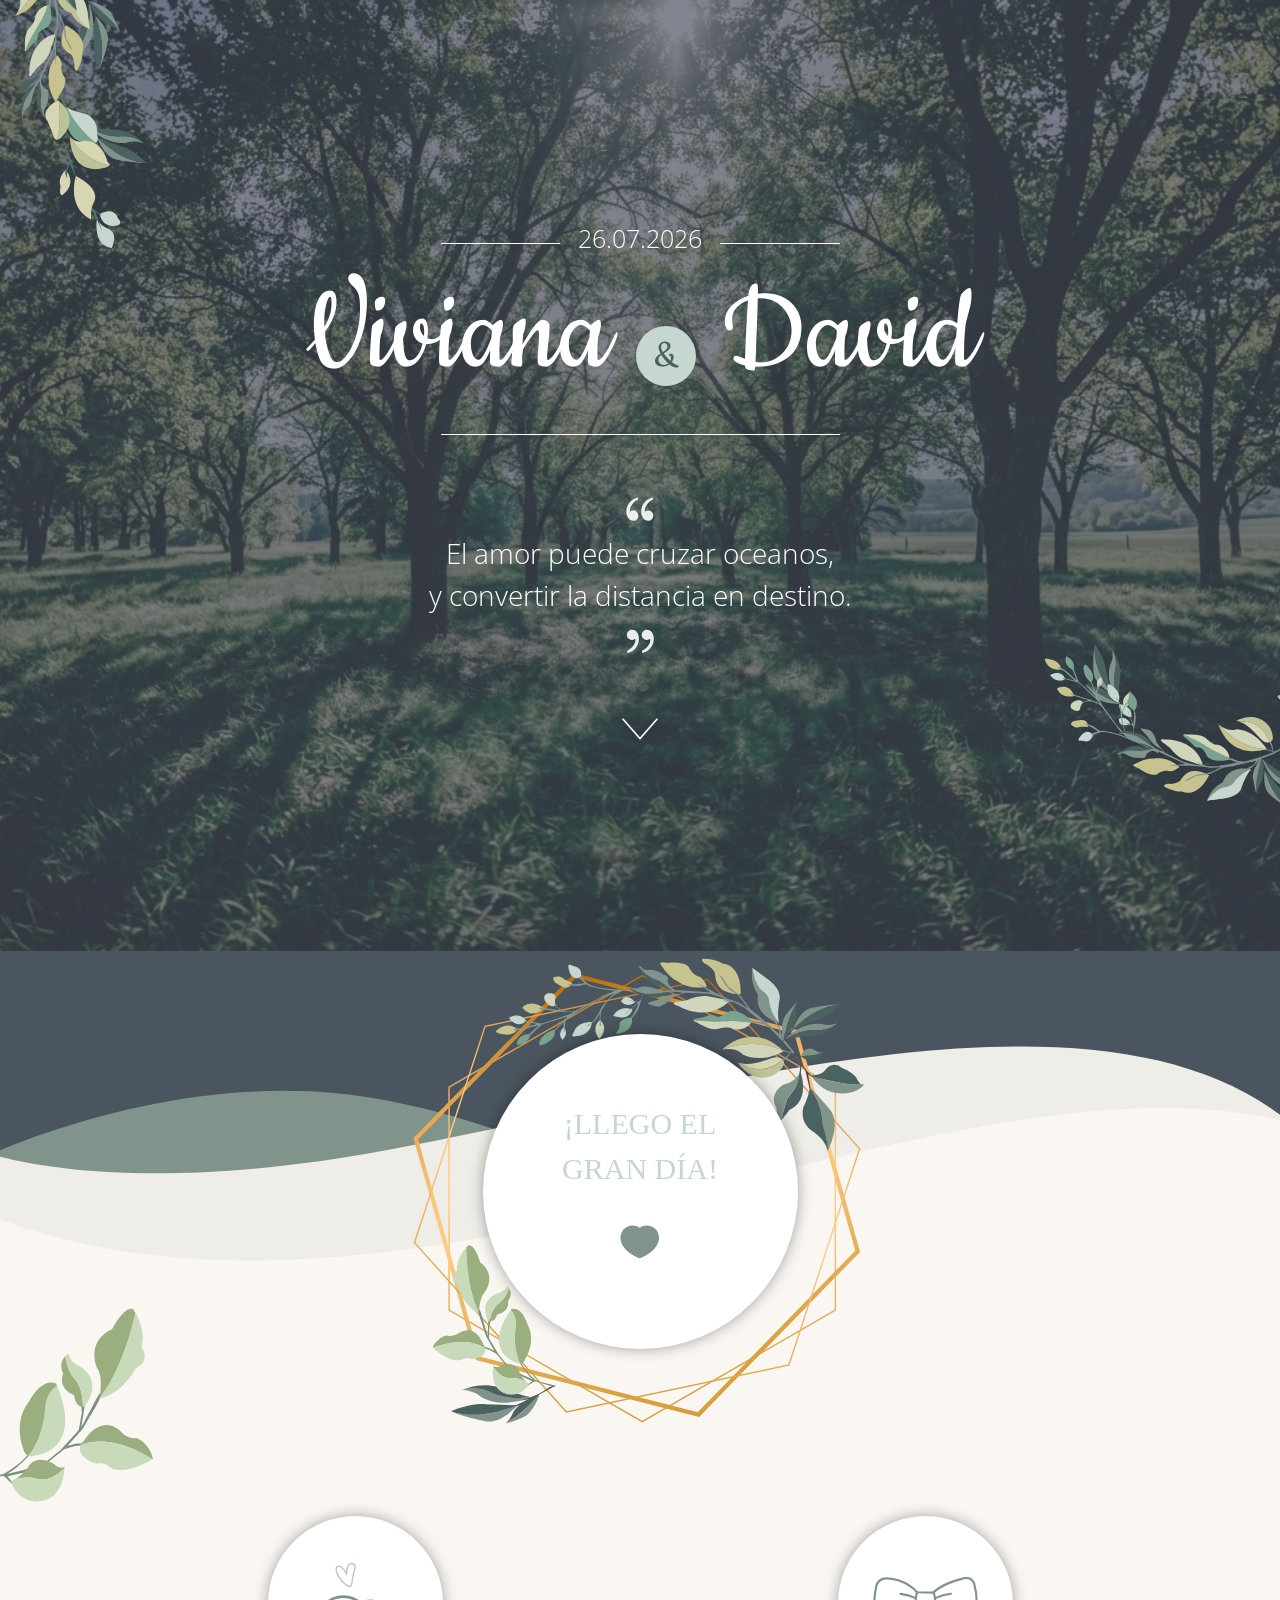
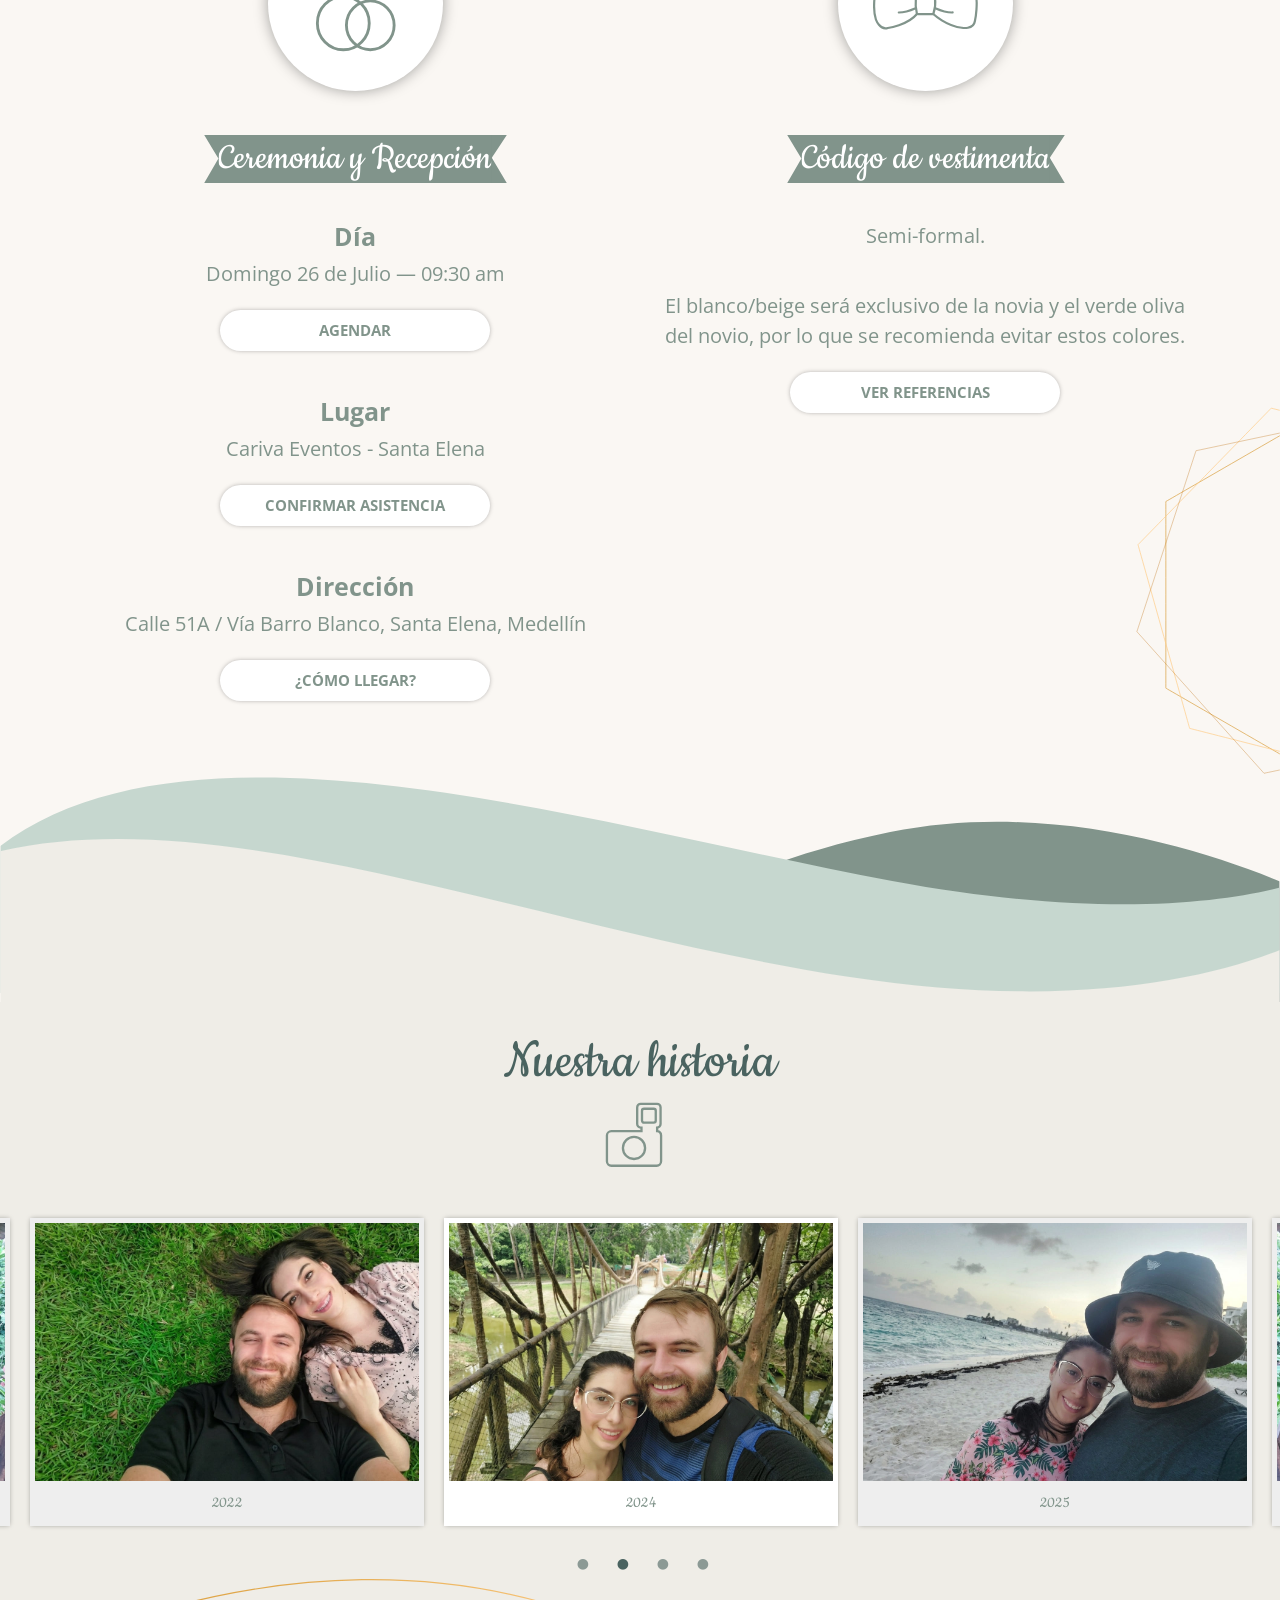
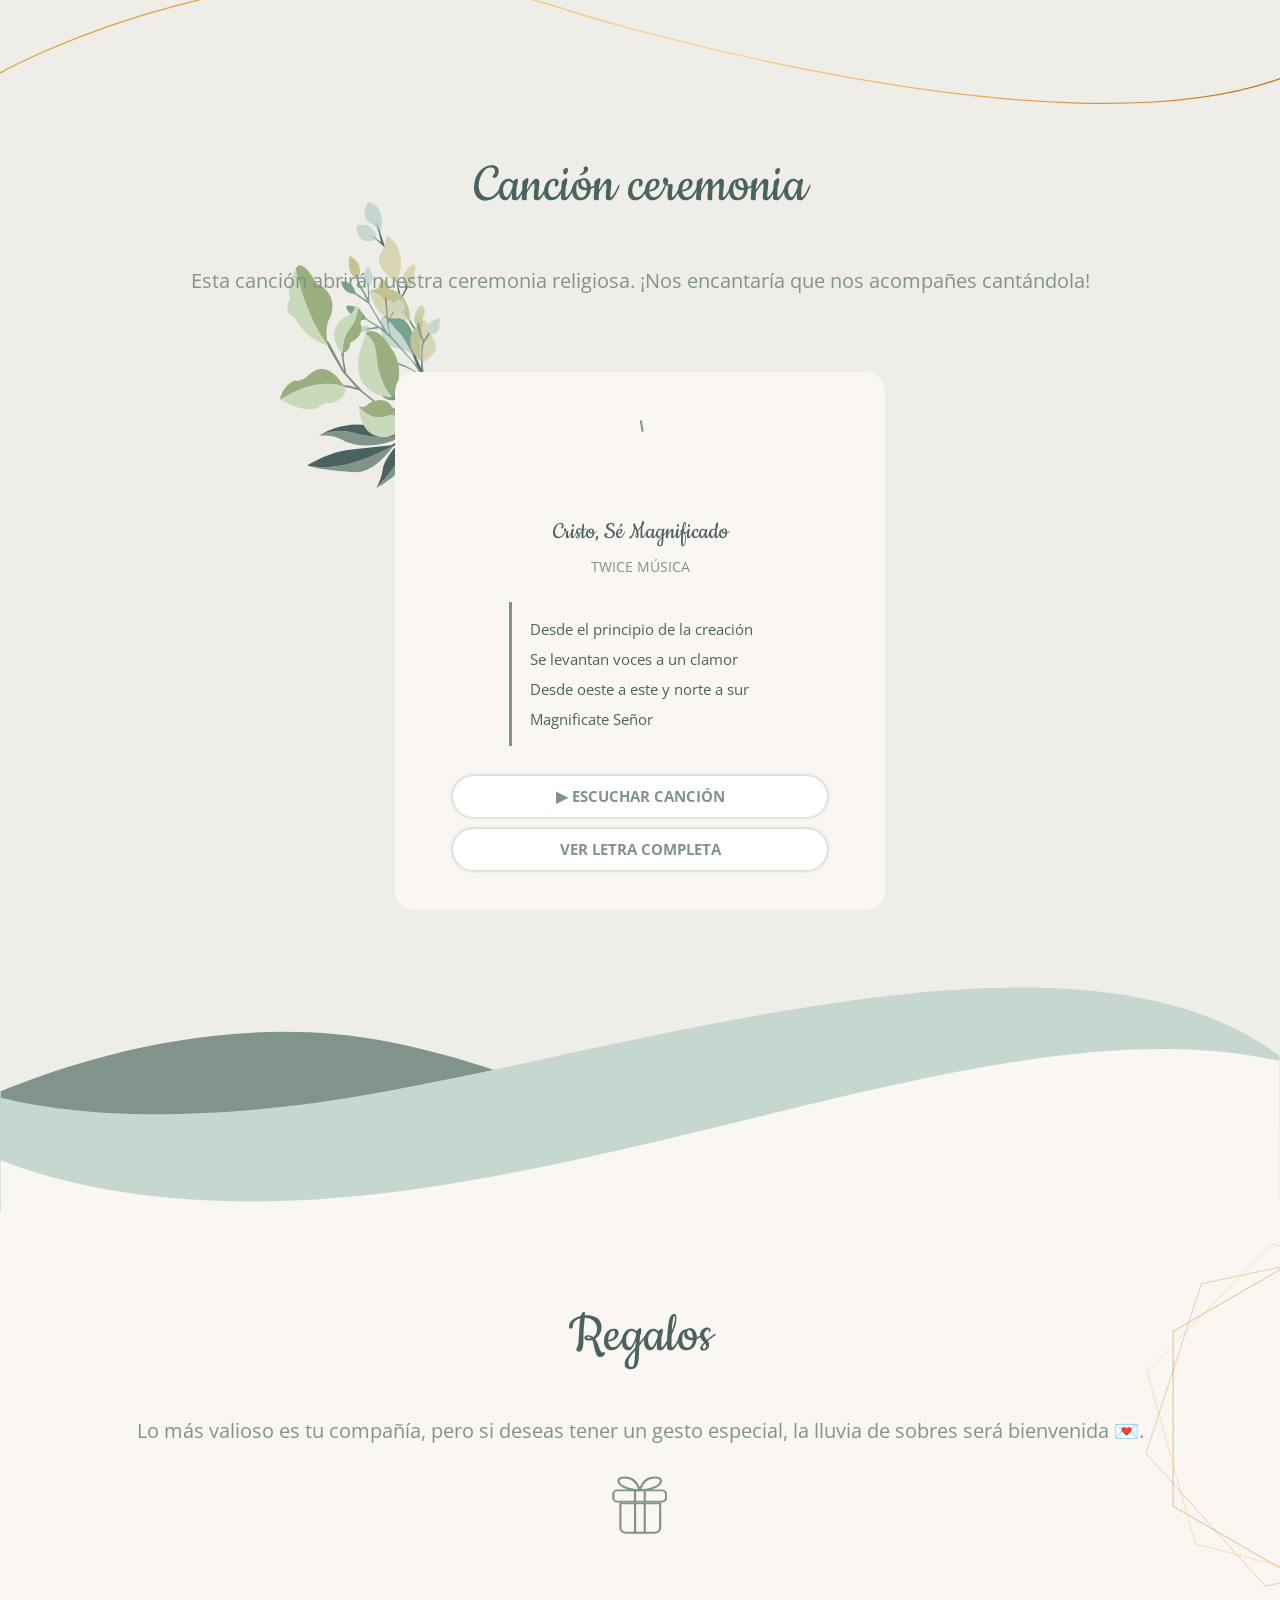
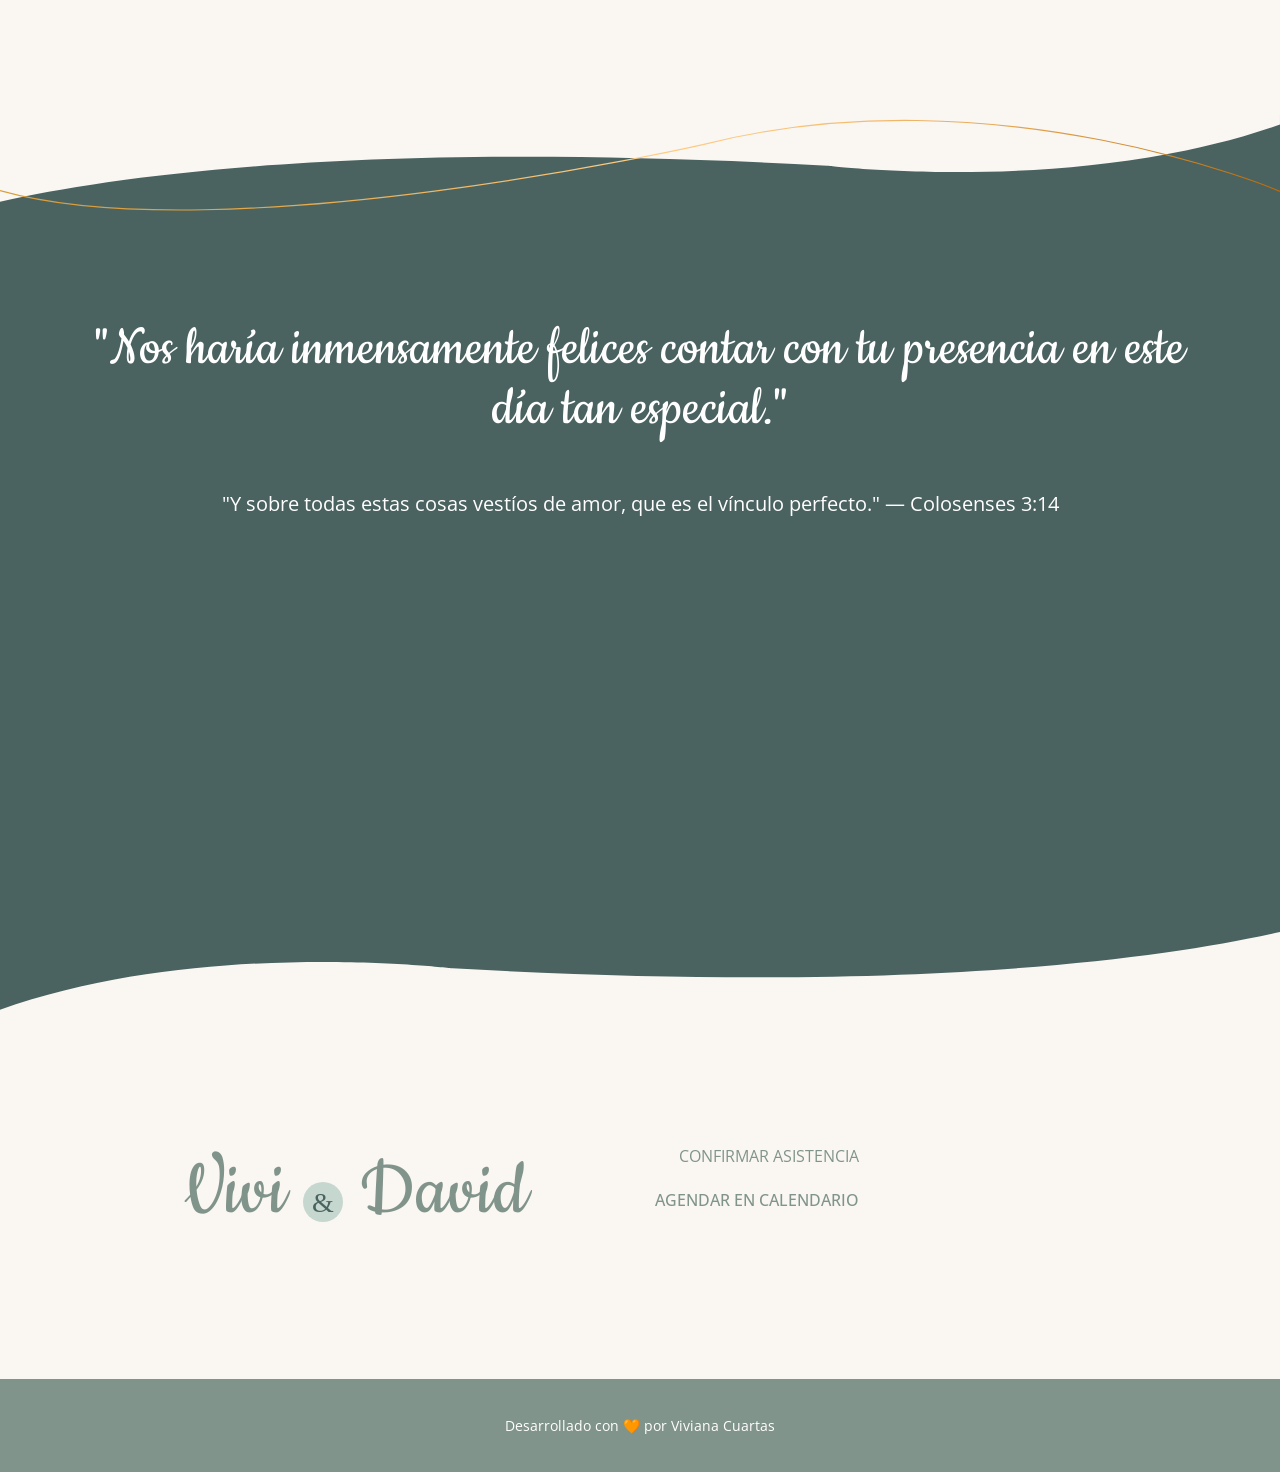
==== invitacion.html @ 8b57bf79 "Añadir pantalla de bienvenida con sobre animado" ====
<!DOCTYPE html>
<html lang="es-CO">

<head>
  <meta charset="UTF-8">
  <meta name="viewport" content="width=device-width, initial-scale=1.0">
  <title>Boda de Viviana y David</title>
  <meta name="theme-color" content="#C6D7CF">

  <!-- Google Fonts -->
  <link rel="preconnect" href="https://fonts.googleapis.com">
  <link rel="preconnect" href="https://fonts.gstatic.com" crossorigin>
  <link href="https://fonts.googleapis.com/css2?family=Cookie&family=Open+Sans:wght@300;400;700&display=swap" rel="stylesheet">

  <!-- CSS de terceros -->
  <link rel="stylesheet" href="css/bootstrap.min.css">
  <link rel="stylesheet" href="css/slick.css">
  <link rel="stylesheet" href="css/slick-theme.css">
  <link rel="stylesheet" href="css/jquery.fancybox.min.css">
  <link rel="stylesheet" href="css/addEvent.css">

  <!-- CSS del proyecto -->
  <link rel="stylesheet" href="css/style.css">
  <link rel="stylesheet" href="css/components.css">
  <link rel="stylesheet" href="css/responsive.css">

  <link rel="icon" href="img/favicon.png">
</head>

<body>

  <!-- =====================================================
       PORTADA
       ===================================================== -->
  <section class="portada">

    <div class="portada-flor-izq-sup"></div>
    <div class="portada-flor-der-inf"></div>
    <div class="portada-flor-izq-inf"></div>

    <div class="container">
      <div class="row d-flex justify-content-center align-items-center">
        <div class="content-portada text-center">

          <div class="box-nombres-fecha-portada">
            <span class="fecha">26.07.2026</span>
            <h1>
              Viviana
              <br class="d-md-none">
              <span>&amp;</span>
              <br class="d-md-none">
              David
            </h1>
            <div class="line"></div>
          </div>

          <div class="box-frase-portada">
            <p>
              <img src="img/iconos/comilla-apertura.svg" alt="Comilla de apertura"><br>
              El amor puede cruzar oceanos, <br> y convertir la distancia en destino.<br>
              <img src="img/iconos/comilla-cierre.svg" alt="Comilla de cierre">
            </p>
          </div>

          <div class="d-flex justify-content-center align-items-center">
            <div class="flecha-continuar"></div>
          </div>

        </div>
      </div>
    </div>

  </section>


  <!-- =====================================================
       CUENTA REGRESIVA
       ===================================================== -->
  <section class="cuenta-regresiva">
    <div class="container">
      <div class="row d-flex justify-content-center align-items-center">
        <div class="box-aros d-flex justify-content-center align-items-center">
          <div class="box-circulo text-center">

            <span class="falta">Falta</span>

            <div id="reloj" class="reloj">
              <div id="dias" class="reloj-col">
                <span class="number"></span>
                <span class="time">días</span>
              </div>
              <div id="horas" class="reloj-col">
                <span class="number"></span>
                <span class="time">hs</span>
              </div>
              <div id="minutos" class="reloj-col">
                <span class="number"></span>
                <span class="time">min</span>
              </div>
              <div id="segundos" class="reloj-col no-border">
                <span class="number"></span>
                <span class="time">seg</span>
              </div>
              <div class="clearfix"></div>
            </div>

            <div class="d-flex justify-content-center align-items-center">
              <div class="corazon-falta"></div>
            </div>

          </div>
        </div>
      </div>
    </div>
  </section>


  <!-- =====================================================
       BLOQUE DE INVITADOS (visible solo con ?id= en la URL)
       ===================================================== -->
  <section class="seccion-principal bloque-grupo-invitados" id="seccion-invitados" style="display:none">
    <div class="container">
      <div class="row d-flex justify-content-center">
        <div class="col-12 col-md-10">
          <div class="card-grupo-invitados">
            <div class="card-content">
              <div class="pases-total"     id="pases-total"></div>
              <h3 class="titulo-grupo"     id="nombre-invitado"></h3>
              <div class="acompanantes-info" id="acompanantes-info"></div>
              <ul class="lista-invitados"  id="lista-invitados"></ul>
              <p class="mensaje-grupo"     id="mensaje-grupo"></p>
            </div>
          </div>
        </div>
      </div>
    </div>
  </section>


  <!-- =====================================================
       CEREMONIA Y DRESS CODE
       ===================================================== -->
  <section class="ceremonia-fiesta">

    <div class="ceremonia-fiesta-flor-der"></div>

    <div class="container">
      <div class="row">

        <!-- Ceremonia -->
        <div class="col-md-6 col-ceremonia text-center">

          <div class="anim-anillos"></div>
          <br>
          <h3>Ceremonia y Recepción</h3>

          <div class="info-col">

            <div class="info-box">
              <h6>Día</h6>
              <p>Domingo 26 de Julio — 09:30 am</p>
              <a href="#" class="boton addeventatc">
                <span class="nameBtn">Agendar</span>
                <span class="start">2026-07-26 09:30:00</span>
                <span class="end">2026-07-26 14:00:00</span>
                <span class="timezone">America/Bogota</span>
                <span class="title">Boda de Viviana y David</span>
              </a>
            </div>

            <div class="info-box">
              <h6>Lugar</h6>
              <p>Cariva Eventos - Santa Elena</p>
              <a href="#" data-evento="Ceremonia" class="boton confirmar-asistencia">Confirmar asistencia</a>
            </div>

            <div class="info-box">
              <h6>Dirección</h6>
              <p>Calle 51A / Vía Barro Blanco, Santa Elena, Medellín</p>
              <a href="#" data-evento="Ceremonia" class="boton modal-como-llegar">¿Cómo llegar?</a>
            </div>

          </div>
        </div>

        <!-- Dress Code -->
        <div class="col-md-6 col-fiesta text-center">

          <div class="anim-vestuario"></div>
          <br>
          <h3>Código de vestimenta</h3>

          <div class="info-col">
            <div class="info-box">
              <p>Semi-formal.</p>
              <br>
              <p>El blanco/beige será exclusivo de la novia y el verde oliva del novio, por lo que se recomienda evitar
                estos colores.</p>
              <a href="#" class="boton modal-vestuario">Ver referencias</a>
            </div>
          </div>

        </div>

      </div>
    </div>
  </section>


  <!-- =====================================================
       GALERÍA — NUESTRA HISTORIA
       ===================================================== -->
  <section class="galeria">

    <div class="container">
      <div class="row text-center d-flex justify-content-center align-items-center">
        <div class="content-galeria">
          <h2 class="title">Nuestra historia</h2>
          <div class="anim-galeria"></div>
        </div>
      </div>
    </div>

    <div class="content-fotos">
      <div class="shadow-left"></div>
      <div class="shadow-right"></div>

      <div class="carrusel">
        <div>
          <div class="polaroid">
            <a href="img/1.jpg" data-fancybox="galeria"><img src="img/1.jpg" alt="Foto 2022"></a>
            <p class="polaroid-caption">2022</p>
          </div>
        </div>
        <div>
          <div class="polaroid">
            <a href="img/2.jpg" data-fancybox="galeria"><img src="img/2.jpg" alt="Foto 2024"></a>
            <p class="polaroid-caption">2024</p>
          </div>
        </div>
        <div>
          <div class="polaroid">
            <a href="img/4.jpg" data-fancybox="galeria"><img src="img/4.jpg" alt="Foto 2025"></a>
            <p class="polaroid-caption">2025</p>
          </div>
        </div>
        <div>
          <div class="polaroid">
            <a href="img/5.jpg" data-fancybox="galeria"><img src="img/5.jpg" alt="Foto 2025"></a>
            <p class="polaroid-caption">2025</p>
          </div>
        </div>
      </div>

    </div>

  </section>


  <!-- =====================================================
       CANCIÓN DE LA CEREMONIA
       ===================================================== -->
  <section class="fiesta">

    <div class="container">
      <div class="row text-center d-flex justify-content-center align-items-center">

        <div class="col-md-12">
          <h2 class="title">Canción ceremonia</h2>
          <p class="subtitle">
            Esta canción abrirá nuestra ceremonia religiosa. ¡Nos encantaría que nos acompañes cantándola!
          </p>
        </div>

        <div class="col-md-6 item-fiesta">

          <img class="hojas-musica" src="img/iconos/img_hojasFiesta.svg" alt="">

          <div class="w-100 content-item-fiesta d-flex flex-column justify-content-between align-items-center">

            <div class="d-flex justify-content-center align-items-center content-anim-fiesta">
              <div class="anim-musica"></div>
            </div>

            <p class="cancion-titulo">Cristo, Sé Magnificado</p>
            <p class="cancion-artista">TWICE MÚSICA</p>

            <div class="cancion-letra-preview">
              <p>
                Desde el principio de la creación<br>
                Se levantan voces a un clamor<br>
                Desde oeste a este y norte a sur<br>
                Magnificate Señor
              </p>
            </div>

            <!-- Audio de la canción -->
            <audio id="audio-cancion" preload="auto">
              <source src="audio/cancion.mp3" type="audio/mpeg">
              Tu navegador no soporta audio.
            </audio>

            <!-- Botones de acción -->
            <div class="cancion-botones">
              <a href="#" class="boton" id="btn-cancion" onclick="toggleCancion(event)">
                ▶ Escuchar canción
              </a>
              <a href="#" class="boton" data-toggle="modal" data-target="#modalLetra">
                Ver letra completa
              </a>
            </div>

          </div>
        </div>

      </div>
    </div>
  </section>


  <!-- =====================================================
       REGALOS
       ===================================================== -->
  <section class="regalos">

    <div class="regalos-flor-der"></div>

    <div class="container">
      <div class="row text-center d-flex justify-content-center align-items-center">
        <h2 class="title">Regalos</h2>
        <p class="subtitle">
          Lo más valioso es tu compañía, pero si deseas tener un gesto especial, la lluvia de sobres será bienvenida 💌.
        </p>
        <div class="w-100">
          <div class="anim-regalos"></div>
        </div>
      </div>
    </div>

  </section>


  <!-- =====================================================
       CITA / INSTAGRAM
       ===================================================== -->
  <section class="instagram">

    <div class="container">
      <div class="row text-center d-flex justify-content-center align-items-center">
        <h2 class="title">"Nos haría inmensamente felices contar con tu presencia en este día tan especial."</h2>
        <p class="subtitle">"Y sobre todas estas cosas vestíos de amor, que es el vínculo perfecto." — Colosenses 3:14</p>
        <div class="w-100">
          <div class="anim-instagram"></div>
        </div>
        <br>
      </div>
    </div>

  </section>


  <!-- =====================================================
       FOOTER — NOMBRES Y ACCIONES
       ===================================================== -->
  <section class="footer">
    <div class="container">
      <div class="row">

        <div class="col-md-6 col-nombres-footer d-flex justify-content-end align-items-center">
          <h4>Vivi <span>&amp;</span> David</h4>
        </div>

        <div class="col-md-6 col-acciones-footer d-flex justify-content-center justify-content-md-start align-items-center">
          <ul>
            <li>
              <a href="#" data-evento="Ceremonia" class="confirmar-asistencia">Confirmar asistencia</a>
            </li>
            <li>
              <div title="" class="addeventatc">
                <span class="nameBtn">Agendar en calendario</span>
                <span class="start">2026-07-26 09:30:00</span>
                <span class="end">2026-07-26 14:00:00</span>
                <span class="timezone">America/Bogota</span>
                <span class="title">Boda de Viviana y David</span>
              </div>
            </li>
          </ul>
        </div>

      </div>
    </div>
  </section>


  <!-- =====================================================
       FIRMA
       ===================================================== -->
  <footer>
    <div class="container">
      <div class="row">
        <div class="col-md-12">
          <p>
            Desarrollado con <span class="heart">&#129505;</span> por
            <a href="#" target="_blank">Viviana Cuartas</a>
          </p>
        </div>
      </div>
    </div>
  </footer>


  <!-- =====================================================
       MODALES
       ===================================================== -->

  <!-- Modal: Confirmar asistencia -->
  <div id="modalAsistencia" class="modal fade" tabindex="-1">
    <div class="modal-dialog modal-lg modal-dialog-centered">
      <div class="modal-content">

        <div class="img-top-modal d-flex justify-content-center align-items-start">
          <button type="button" class="close" data-dismiss="modal" aria-label="Cerrar">
            <span aria-hidden="true">&times;</span>
          </button>
          <div class="white-circle-icon">
            <img src="img/iconos/img_circuloCeremonia.svg" alt="Icono ceremonia">
          </div>
        </div>

        <div class="modal-header">
          <h5 class="modal-title"></h5>
        </div>

        <div class="modal-body">
          <div class="formulario-content">
            <form id="formAsistencia">

              <div class="form-group d-flex justify-content-around custom-control custom-radio custom-control-inline">
                <div class="form-check">
                  <input class="form-check-input custom-control-input" type="radio" name="asistencia" id="opcion-si" value="Si" checked>
                  <label class="form-check-label custom-control-label" for="opcion-si">Si! Confirmo</label>
                </div>
                <div class="form-check">
                  <input class="custom-control-input" type="radio" name="asistencia" id="opcion-no" value="No">
                  <label class="custom-control-label" for="opcion-no">No puedo :(</label>
                </div>
              </div>

              <div class="form-group">
                <input type="text" class="form-control" id="nombreAsistente" name="nombre"
                  placeholder="Ingrese su nombre completo">
              </div>

              <div class="form-group">
                <textarea id="comentariosAsistente" class="form-control" name="comentarios" rows="2"
                  placeholder="Ingrese algún dato importante, Ej: Soy vegetariano"></textarea>
              </div>

              <input id="eventoAsistencia" type="hidden" name="evento" value="">
              <input type="hidden" name="lang"    value="es">
              <input type="hidden" name="country" value="co">

            </form>
          </div>
          <div class="msj-content d-flex flex-column justify-content-center"></div>
        </div>

        <div class="modal-footer">
          <button type="button" id="sendAsistencia" class="boton">Enviar</button>
        </div>

      </div>
    </div>
  </div>


  <!-- Modal: Letra completa -->
  <div id="modalLetra" class="modal fade" tabindex="-1">
    <div class="modal-dialog modal-lg modal-dialog-centered">
      <div class="modal-content modal-letra-content">

        <div class="img-top-modal d-flex justify-content-center align-items-start">
          <button type="button" class="close" data-dismiss="modal" aria-label="Cerrar">
            <span aria-hidden="true">&times;</span>
          </button>
          <div class="white-circle-icon">
            <img src="img/iconos/tips.svg" alt="Icono letra">
          </div>
        </div>

        <div class="modal-header">
          <h5 class="modal-title" style="width:100%;">Cristo, Sé Magnificado</h5>
        </div>

        <div class="modal-body modal-letra-body">
          <p class="cancion-artista">TWICE MÚSICA</p>

          <div class="modal-letra-texto">
            <p>
              Desde el principio de la creación<br>
              Se levantan voces a un clamor<br>
              Desde oeste a este y norte a sur<br>
              Magnifícate, Señor<br><br>

              Todo el mundo canta de su inmensidad<br>
              Sobre el mar y el cielo brillará<br>
              Desde lo alto y bajo se oirá<br>
              Magnifícate, Señor<br><br>

              Oh, sé magnificado<br>
              Tu nombre alabado<br>
              Sé magnificado en mí<br>
              Oh, sé magnificado<br>
              En mi vida exaltado<br>
              Sé magnificado en mí<br><br>

              Una melodía de la intimidad<br>
              Cada corazón levantará<br>
              Himnos de alabanza se oirán<br>
              Magnifícate, Señor<br><br>

              Oh, sé magnificado<br>
              Tu nombre alabado<br>
              Sé magnificado en mí<br><br>

              Oh, sé magnificado<br>
              En mi vida exaltado<br>
              Sé magnificado en mí
            </p>
          </div>

        </div>

      </div>
    </div>
  </div>


  <!-- Modal: Vestuario / Dress Code -->
  <div id="modalVestuario" class="modal fade" tabindex="-1">
    <div class="modal-dialog modal-lg modal-dialog-centered">
      <div class="modal-content">

        <div class="img-top-modal d-flex justify-content-center align-items-start">
          <button type="button" class="close" data-dismiss="modal" aria-label="Cerrar">
            <span aria-hidden="true">&times;</span>
          </button>
          <div class="white-circle-icon">
            <img src="img/iconos/vestuario.svg" alt="Icono vestuario">
          </div>
        </div>

        <div class="modal-header">
          <h5 class="modal-title">Semi-formal</h5>
        </div>

        <div class="modal-body">

          <div class="dresscode-card">
            <img src="img/dresscode-1.png" alt="Dress Code">
          </div>

          <div class="dresscode-aviso">
            <p>
              👠 <strong>Recomendación:</strong> Si vas a usar tacones, que sean de base ancha o plataforma para mayor comodidad,
              ya que el evento es al aire libre y el terreno es de césped.
            </p>
          </div>

        </div>

        <div class="modal-footer"></div>

      </div>
    </div>
  </div>


  <!-- Modal: Mapa / Cómo llegar -->
  <div id="modalMapa" class="modal fade" tabindex="-1">
    <div class="modal-dialog modal-lg modal-dialog-centered">
      <div class="modal-content">

        <div class="img-top-modal d-flex justify-content-center align-items-start">
          <button type="button" class="close" data-dismiss="modal" aria-label="Cerrar">
            <span aria-hidden="true">&times;</span>
          </button>
        </div>

        <div class="modal-header">
          <h5 class="modal-title"></h5>
        </div>

        <div class="modal-body">
          <div id="mapLoader" class="map-loader">
            <div class="map-spinner"></div>
          </div>
          <iframe id="googleMapIframe" width="100%" height="450" style="border:0;"
            allowfullscreen="" loading="lazy" referrerpolicy="no-referrer-when-downgrade"></iframe>
        </div>

        <div class="modal-footer">
          <a class="boton ampliar-mapa" target="_blank" href="#">Ir a Google Maps</a>
        </div>

      </div>
    </div>
  </div>


  <!-- =====================================================
       SCRIPTS — orden de carga
       ===================================================== -->

  <!-- 1. Lottie (sin jQuery) -->
  <script src="js/lottie_svg.min.js"></script>

  <!-- 2. Traducciones / idioma (sin jQuery) -->
  <script src="js/es-CO.js"></script>

  <!-- 3. Configuración del proyecto (sin jQuery) -->
  <script src="js/config.js"></script>

  <!-- 4. jQuery y plugins -->
  <script src="js/jquery-3.5.1.min.js"></script>
  <script src="js/noframework.waypoints.min.js"></script>
  <script src="js/parallax.min.js"></script>
  <script src="js/popper.min.js"></script>
  <script src="js/bootstrap.min.js"></script>
  <script src="js/slick.min.js"></script>
  <script src="js/jquery.fancybox.min.js"></script>

  <!-- 5. Lógica principal del proyecto -->
  <script src="js/scripts.js"></script>

  <!-- 6. AddEvent (asíncrono, carga al final) -->
  <script src="https://addevent.com/libs/atc/1.6.1/atc.min.js" async defer></script>

</body>

</html>
---- css/addEvent.css ----
.addeventatc {
    display: inline-block;
    position: relative;
    z-index: 0;
    color: #000 !important;
    font-weight: 600;
    line-height: 100%;
    background: transparent;
    font-size: 16px;
    text-decoration: none;
    border: none;
    padding: 0;
    -webkit-border-radius: 3px;
    border-radius: 3px;
    cursor: pointer;
    -webkit-font-smoothing: antialiased !important;
    outline:none;
    text-shadow: 1px 1px 1px rgba(0, 0, 0, 0.004);
    -webkit-user-select: none;
    -webkit-tap-highlight-color: rgba(0, 0, 0, 0);
    /* box-shadow: 0 0 0 0.5px rgba(50, 50, 93, 0.17), 0 2px 5px 0 rgba(50, 50, 93, 0.1), 0 1px 1.5px 0 rgba(0, 0, 0, 0.07), 0 1px 2px 0 rgba(0, 0, 0, 0.08), 0 0 0 0 transparent !important; */
    background-image: url(https://www.addevent.com/gfx/icon-calendar-t5.png), url(https://www.addevent.com/gfx/icon-calendar-t1.svg), url(https://www.addevent.com/gfx/icon-apple-t5.svg),
        url(https://www.addevent.com/gfx/icon-facebook-t5.svg), url(https://www.addevent.com/gfx/icon-google-t5.svg), url(https://www.addevent.com/gfx/icon-office365-t5.svg), url(https://www.addevent.com/gfx/icon-outlook-t5.svg),
        url(https://www.addevent.com/gfx/icon-outlookcom-t5.svg), url(https://www.addevent.com/gfx/icon-yahoo-t5.svg);
    background-position: -9999px -9999px;
    background-repeat: no-repeat;
}
.addeventatc:hover {
    background-color: #fafafa;
    color: #000;
    text-decoration: none;
}
.addeventatc:active {
    border-width: 2px 1px 0px 1px;
}
.addeventatc-selected {
    background-color: #f9f9f9;
}
.addeventatc .addeventatc_icon {
    /* width: 18px;
    height: 18px;
    position: absolute;
    z-index: 1;
    left: 12px;
    top: 10px;
    background: url(https://www.addevent.com/gfx/icon-calendar-t1.svg) no-repeat;
    background-size: 18px 18px; */
    display: none;
}
.addeventatc .start,
.addeventatc .end,
.addeventatc .timezone,
.addeventatc .title,
.addeventatc .description,
.addeventatc .location,
.addeventatc .organizer,
.addeventatc .organizer_email,
.addeventatc .facebook_event,
.addeventatc .all_day_event,
.addeventatc .date_format,
.addeventatc .alarm_reminder,
.addeventatc .recurring,
.addeventatc .attendees,
.addeventatc .calname,
.addeventatc .uid,
.addeventatc .sequence,
.addeventatc .status,
.addeventatc .method,
.addeventatc .client,
.addeventatc .transp {
    display: none !important;
}
.addeventatc br {
    display: none;
}
.addeventatc_dropdown {
    width: 230px;
    position: absolute;
    padding: 6px 0px 0px 0px;
    font-family: "Open Sans", Roboto, "Helvetica Neue", Helvetica, Optima, Segoe, "Segoe UI", Candara, Calibri, Arial, sans-serif;
    color: #000 !important;
    font-weight: 600;
    line-height: 100%;
    background: #fff;
    font-size: 15px;
    text-decoration: none;
    text-align: left;
    margin-left: -1px;
    display: none;
    -moz-border-radius: 3px;
    -webkit-border-radius: 3px;
    -webkit-box-shadow: rgba(0, 0, 0, 0.4) 0px 10px 26px;
    -moz-box-shadow: rgba(0, 0, 0, 0.4) 0px 10px 26px;
    box-shadow: rgba(0, 0, 0, 0.4) 0px 10px 26px;
    transform: scale(0.98, 0.98) translateY(5px);
    opacity: 0.5;
    z-index: -1;
    transition: transform 0.15s ease;
    -webkit-user-select: none;
    -webkit-tap-highlight-color: rgba(0, 0, 0, 0);
}
.addeventatc_dropdown.topdown {
    transform: scale(0.98, 0.98) translateY(-5px) !important;
}
.addeventatc_dropdown span {
    display: block;
    line-height: 100%;
    background: #fff;
    text-decoration: none;
    cursor: pointer;
    font-size: 15px;
    color: #333;
    font-weight: 600;
    padding: 14px 10px 14px 55px;
    margin: -2px 0px;
}
.addeventatc_dropdown span:hover {
    background-color: #f4f4f4;
    color: #000;
    text-decoration: none;
    font-size: 15px;
}
.addeventatc_dropdown em {
    color: #999 !important;
    font-size: 12px !important;
    font-weight: 400;
}
.addeventatc_dropdown .frs a {
    background: #fff;
    color: #cacaca !important;
    cursor: pointer;
    font-size: 9px !important;
    font-style: normal !important;
    font-weight: 400 !important;
    line-height: 110% !important;
    padding-left: 10px;
    position: absolute;
    right: 10px;
    text-align: right;
    text-decoration: none;
    top: 5px;
    z-index: 101;
}
.addeventatc_dropdown .frs a:hover {
    color: #999 !important;
}
.addeventatc_dropdown .ateappleical {
    background: url(https://www.addevent.com/gfx/icon-apple-t5.svg) 18px 40% no-repeat;
    background-size: 22px 100%;
}
.addeventatc_dropdown .ategoogle {
    background: url(https://www.addevent.com/gfx/icon-google-t5.svg) 18px 50% no-repeat;
    background-size: 22px 100%;
}
.addeventatc_dropdown .ateoffice365 {
    background: url(https://www.addevent.com/gfx/icon-office365-t5.svg) 19px 50% no-repeat;
    background-size: 18px 100%;
}
.addeventatc_dropdown .ateoutlook {
    background: url(https://www.addevent.com/gfx/icon-outlook-t5.svg) 18px 50% no-repeat;
    background-size: 22px 100%;
}
.addeventatc_dropdown .ateoutlookcom {
    background: url(https://www.addevent.com/gfx/icon-outlookcom-t5.svg) 18px 50% no-repeat;
    background-size: 22px 100%;
}
.addeventatc_dropdown .ateyahoo {
    background: url(https://www.addevent.com/gfx/icon-yahoo-t5.svg) 18px 50% no-repeat;
    background-size: 22px 100%;
}
.addeventatc_dropdown .atefacebook {
    background: url(https://www.addevent.com/gfx/icon-facebook-t5.svg) 18px 50% no-repeat;
    background-size: 22px 100%;
}
.addeventatc_dropdown .copyx {
    height: 21px;
    display: block;
    position: relative;
    cursor: default;
}
.addeventatc_dropdown .brx {
    height: 1px;
    overflow: hidden;
    background: #e8e8e8;
    position: absolute;
    z-index: 100;
    left: 10px;
    right: 10px;
    top: 9px;
}
.addeventatc_dropdown.addeventatc-selected {
    opacity: 1;
    transform: scale(1, 1) translateY(0px);
    z-index: 99999999;
}
.addeventatc_dropdown.topdown.addeventatc-selected {
    transform: scale(1, 1) translateY(0px) !important;
}
.addeventatc_dropdown .drop_markup {
    background-color: #f4f4f4;
}
---- css/style.css ----
/* Generales */

:root {
  --color-1: #4A6360;
  --color-2: #81948B;
  --color-3: #C6D7CF;
  --color-4: #FAF7F3;
  --color-5: #EFEDE7;
  --color-6: #868686;
  --color-7: #BFA880;

  /* Evita el parpadeo gris al cargar desde el sobre */
html, body {
  background-color: var(--color-1); /* #4A6360 — verde oscuro de tu paleta */
}

  /* Fuentes */

  --fuente-1:'Cookie', cursive;
  --fuente-2:'Open Sans', sans-serif;

  /* font-family: 'Cookie', cursive;
  font-family: 'Open Sans', sans-serif; */

}

/* Scroll */

::-webkit-scrollbar {
width: 10px;
height: 10px;
}

::-webkit-scrollbar-track {
background: #fff;
border-radius: 10px;
}

::-webkit-scrollbar-thumb {
border-radius: 10px;
background:var(--color-2);  
}

::-webkit-scrollbar-thumb:hover {
background:var(--color-1);  
}

.custom-control-label::before {
  height: 20px;
  width: 20px;
}

.custom-control-label::after{
  height: 20px;
  width: 20px;
}

.custom-control-input:checked ~ .custom-control-label::before {
  color: var(--color-3);
  border-color: var(--color-3);
  background-color: var(--color-1);
  outline: none;
}
.custom-control-input:focus ~ .custom-control-label::before {
    box-shadow:none !important;
}

.fancybox-bg{
  background-color: var(--color-3) !important;
}

.boton{
  background: #fff;
  color: var(--color-2);
  text-transform: uppercase;
  font-family: var(--fuente-2);
  font-weight: 700;
  border-radius: 50px;
  line-height: 15px;
  font-size: 15px;
  padding: 13px 30px;

  -webkit-box-shadow: 0px 0px 5px -1px rgba(0,0,0,0.40);
  -moz-box-shadow: 0px 0px 5px -1px rgba(0,0,0,0.40);
  box-shadow: 0px 0px 5px -1px rgba(0,0,0,0.40);
  
  -webkit-transition: all 0.5s 0s ease;
  -moz-transition: all 0.5s 0s ease;
  -o-transition: all 0.5s 0s ease;
  transition: all 0.5s 0s ease;
}

.boton:hover{
  background:var(--color-2);
  color: #fff;
  text-decoration: none;
}

.title{
  width: 100%;
  display: inline-block;
  font-family: var(--fuente-1);
  color: var(--color-1);
  font-size: 60px;
  line-height:60px;
  margin-bottom: 0;
}

.subtitle{
  width: 100%;
  display: inline-block;
  font-family: var(--fuente-2);
  color: var(--color-2);
  font-size: 20px;
  font-weight: 400;
  margin-top: 50px;
}

ul{
  list-style: none;
  padding: 0;
}


a{
  -webkit-transition: all 0.5s 0s ease;
  -moz-transition: all 0.5s 0s ease;
  -o-transition: all 0.5s 0s ease;
  transition: all 0.5s 0s ease;
}


/* Fondo modales */
.modal-backdrop {
  background-color:var(--color-1);
  opacity:0.95 !important;
}

.modal-body{
  flex: inherit;
}


.modal-transparent .modal-content{
  background: transparent;
  border: none;
}


.modal-transparent .close{
  color: #fff;
  text-shadow: none;
  opacity: 1;
  position: absolute;
  right: 35px;
  outline: none;
  padding: 0;
}

.modal-transparent .modal-header, .modal-transparent  .modal-footer{
  border: none;
  padding: 0;
}

.modal-transparent .modal-header h3{
  color: #F2F2F2;
  text-align: center;
  width: 100%;
}

.modal-transparent .boton{
  padding: 15px 50px;
}



/* Cambio de idiomas / paises */

.flags-laguages{
  padding: 30px;
}

.flags-laguages li a{
  display: inline-block;
  width: 35px;
  height: 35px;
  -webkit-border-radius: 20px;
  -moz-border-radius: 20px;
  border-radius: 20px;
  margin: 10px 8px;
  opacity: 0.75;
  border: 2px solid #fff;
}

.flags-laguages li a:hover{
  opacity: 1;
}

.flags-laguages a.reset-lang{
  width: 100%;
  text-align: center;
  color: #fff;
  display: inline-block;
  font-size: 14px;
  margin-top: 30px;
}

.flags-laguages a.reset-lang:hover{
  text-decoration: underline;
}

.flags-laguages a.reset-lang img{
  width: 22px;
  height: auto;
  margin-right: 5px;
}



/* Loader */


.preloader-area {
  position: fixed;
  background: var(--color-3);
  z-index: 11000;
  height: 100%;
  width: 100%;
  overflow: hidden;
}

.preloader-area .loader{
  width: 130px;
}


span#error-form{
  color: red;
  font-size: 13px;
}


/* ---------- */


/* Portada */
section.portada{
  width: 100%;
  padding-bottom: 20%;
  background-size: cover;
  color: #fff;
  position: relative;
/*   background: url("../img/portada-3.webp") center center no-repeat; */
  background-size: cover;
  min-height: 100vh;
}

section.portada::before {
  content: "";
  position: absolute;
  width: 100%;
  height: 100%;
  background-color: rgba(74,79,96,0.65);
  z-index: 0;
  top: 0;
  left: 0;
}

section.portada::after{
  background-image: url('../IMG/iconos/img_ondas01.svg');
  position: absolute;
  content: '';
  background-repeat: no-repeat;
  background-position: bottom center;
  height: 100%;
  width: 100%;
  bottom: -10%;
  z-index: 9;
}

section.portada .container .row:first-child{
  height: 100vh;
}

section.portada .content-portada{
  width: 70%;
  z-index: 999;
  position: relative;
}

section.portada .content-portada span.fecha{
  display: table;
  white-space: nowrap;
  width: 100%;
  font-family: var(--fuente-2);
  font-weight:300;
  font-size: 25px;
  color: #fff;
}

section.portada .content-portada span.fecha:before{
 right: -25%;
}

section.portada .content-portada span.fecha:after{
 left: -25%;
}

section.portada .content-portada span:before, section.portada .content-portada span:after {
    border-top: 1px solid #fff;
    content: '';
    display: table-cell;
    position: relative;
    top: 0.9em;
    width: 15%;
}

section.portada .content-portada h1{
  width: 100%;
  text-align: center;
  font-family: var(--fuente-1);
  font-size: 130px;
}

section.portada .box-nombres-fecha-portada .line{
  height: 1px;
  width: 50%;
  background-color: #fff;
  margin: 0 auto;
  margin-top: 20px;
}

section.portada .box-nombres-fecha-portada h1 span{
  background-color: var(--color-3);
  display: inline-block;
  border-radius: 50%;
  width: 60px;
  height: 60px;
  line-height: 60px;
  font-size: 40px;
  font-family: var(--fuente-1);
  font-weight:300;
  color:var(--color-1)
}

section.portada .box-frase-portada{
  margin-top: 50px;
}

section.portada .box-frase-portada p{
  font-family: var(--fuente-2);
  font-weight: 300;
  font-size: 28px;
  text-align: center;
}

section.portada .box-frase-portada p img{
  width: 30px;
  margin: 10px 0
}

section.portada .portada-flor-izq-sup{
  position: absolute;
  top:-30px;
  left: 0;
  width: 15%;
}

section.portada .portada-flor-der-inf{
  position: absolute;
  bottom:30%;
  right: 0;
  width: 20%;
}

section.portada .portada-flor-izq-inf{
  position: absolute;
  bottom:-38%;
  left: 0;
  width: 14%;
  z-index: 999;
}

section.portada .flecha-continuar{
  width: 50px;
  position: absolute;
  bottom: -15%;
}


ul.lang-inv{
  position:absolute;
  width:100%;
  top:-65px;
}

ul.lang-inv li{
  margin: 0 5px;
}

ul.lang-inv li a{
  color: var(--color-1);
  background-color:var(--color-3);
  font-size:14px;
  font-family: var(--fuente-2);
  font-weight:400;
  display: inline-block;
  line-height:30px;
  height:30px;
  width:30px;
  text-align: center;
  border-radius: 50%;
}

ul.lang-inv li a:hover{
  text-decoration: none;
  background:var(--color-1);
  color:#fff
}


/* ---------- */


/* Cuenta regresiva */
section.cuenta-regresiva{
  position: relative;
  height: 360px;
  background-color: var(--color-4);
}

section.cuenta-regresiva .box-aros{
  width: 470px;
  height: 470px;
  background: url('../IMG/iconos/img_circuloContador01.svg') center center no-repeat;
  position: absolute;
  z-index: 99;
  top:-200px
}

section.cuenta-regresiva .box-aros .box-circulo{
  width: 315px;
  height: 315px;
  padding: 20px;
  background-color: white;
  border-radius: 50%;
  -webkit-box-shadow: 0px 0px 15px -1px rgba(0,0,0,0.40);
  -moz-box-shadow: 0px 0px 15px -1px rgba(0,0,0,0.40);
  box-shadow: 0px 0px 15px -1px rgba(0,0,0,0.40);
}

section.cuenta-regresiva .box-aros .box-circulo span.falta{
  width: 100%;
  text-align: center;
  display: inline-block;
  font-family: var(--fuente-2);
  font-weight: 300;
  font-size: 40px;
  color: var(--color-7);
  margin-top: 30px;
}

section.cuenta-regresiva .box-aros .box-circulo .corazon-falta{
  width: 18%;
  margin-top: 5px;
}

section.cuenta-regresiva .reloj{
  margin-top: 10px;
  margin-bottom: 25px;
}

section.cuenta-regresiva .reloj-col{
  width: 25%;
  border-right: 1px solid #ccc;
  padding: 0 8px;
  float: left;
}

section.cuenta-regresiva .reloj-col.no-border{
  border: none;
}

section.cuenta-regresiva .reloj-col span.number{
  display: inline-block;
  width: 100%;
  color: var(--color-6);
  font-family: var(--fuente-2);
  font-weight: 700;
  font-size: 35px;
}

section.cuenta-regresiva .reloj-col span.time{
  display: inline-block;
  width: 100%;
  color: var(--color-7);
  font-family: var(--fuente-2);
  font-size: 20px;
  font-weight: 300;
}

section.cuenta-regresiva p.fin-cuenta{
  font-size: 30px;
  color: var(--color-3);
  font-family: 'DM Serif Display', serif;
}

/* Ceremonia - Fiesta */

section.ceremonia-fiesta{
  background: url(../img/img_lineas01.svg) center 0 no-repeat var(--color-4);
  padding-bottom: 20%;
  position: relative;
}


section.ceremonia-fiesta .col-ceremonia, section.ceremonia-fiesta .col-fiesta{
  z-index: 999;
}


section.ceremonia-fiesta .col-ceremonia .anim-anillos, section.ceremonia-fiesta .anim-fiesta{
  width: 175px;
  height:175px;
  margin: 0 auto 20px;
  padding: 20px;
  background-color: white;
  border-radius: 50%;
  -webkit-box-shadow: 0px 0px 15px -1px rgba(0,0,0,0.40);
  -moz-box-shadow: 0px 0px 15px -1px rgba(0,0,0,0.40);
  box-shadow: 0px 0px 15px -1px rgba(0,0,0,0.40);
}

section.ceremonia-fiesta .col-ceremonia .anim-anillos{
  padding:25px
}
section.ceremonia-fiesta .col-fiesta .anim-fiesta{
  padding:35px
}

section.ceremonia-fiesta .col-ceremonia h3, section.ceremonia-fiesta .col-fiesta h3{
  font-family: var(--fuente-1);
  font-size:40px;
  color: #fff;
  background-color: var(--color-2);
  display: inline-block;
  position: relative;
  min-width: 40%;
  padding: 0;
}

section.ceremonia-fiesta .col-ceremonia h3:after, section.ceremonia-fiesta .col-fiesta h3:after{
  background-image: url(../IMG/iconos/img_cinta02.svg);
  position: absolute;
  content: '';
  background-size: contain !important;
  background-repeat: no-repeat;
  background-position: left;
  height: 100%;
  width: 16px;
  right: -15px;
  top: 0;
}

section.ceremonia-fiesta .col-ceremonia h3:before, section.ceremonia-fiesta .col-fiesta h3:before{
  background-image: url(../IMG/iconos/img_cinta01.svg);
  position: absolute;
  content: '';
  background-size: contain !important;
  background-repeat: no-repeat;
  background-position: right;
  height: 100%;
  width: 16px;
  left: -15px;
  top: 0;
}

section.ceremonia-fiesta .info-col{
  margin-top: 30px;
}

section.ceremonia-fiesta .info-col .info-box{
  margin-bottom: 45px;
}

section.ceremonia-fiesta .info-col .info-box h6{
  font-family: var(--fuente-2);
  color: var(--color-2);
  font-size: 25px;
  font-weight: 700;
}

section.ceremonia-fiesta .info-col .info-box p{
  font-family: var(--fuente-2);
  color: var(--color-2);
  font-size: 20px;
  font-weight: 400;
}

section.ceremonia-fiesta .info-col .info-box a.boton{
  margin-top: 5px;
  display: inline-block;
  width: 50%;
}

section.ceremonia-fiesta:after{
  background-image: url('../IMG/iconos/img_ondas02.svg');
  position: absolute;
  content: '';
  background-size: contain !important;
  background-repeat: no-repeat;
  background-position: bottom center;
  height: 100%;
  width: 100%;
  bottom: 0;
}

section.ceremonia-fiesta .ceremonia-fiesta-flor-der{
  position: absolute;
  bottom:20%;
  right: 0;
  width: 13%;
}

section.ceremonia-fiesta .ondas-2{
  position: absolute;
  top: 3%;
}

section.ceremonia-fiesta .addeventatc .nameBtn{
  color: var(--color-2);
}

section.ceremonia-fiesta .addeventatc:hover .nameBtn{
  color: #fff;
}

section.ceremonia-fiesta .col-fiesta .anim-vestuario {
  width: 175px;
  height: 175px;
  margin: 0 auto 20px;
  padding: 35px;
  background-color: white;
  border-radius: 50%;
  -webkit-box-shadow: 0px 0px 15px -1px rgba(0,0,0,0.40);
  -moz-box-shadow: 0px 0px 15px -1px rgba(0,0,0,0.40);
  box-shadow: 0px 0px 15px -1px rgba(0,0,0,0.40);
}

/* Galeria */

section.galeria{
  padding-top: 30px;
  padding-bottom: 10px;
  position: relative;
  background-color: var(--color-5);
}

section.galeria .anim-galeria{
  width: 70px;
  margin: 0 auto;
}


section.galeria .content-fotos{
  margin-top: 40px;
  position: relative;
}

section.galeria .content-fotos img{
  width: 100%;
}


section.galeria .content-fotos .polaroid a{
  outline: none;
}


section.galeria .content-fotos .polaroid {
  background-color: #eee;
  padding: 5px;
  padding-bottom: 10px;
  margin: 10px;
  -webkit-box-shadow: 0px 0px 5px -1px rgba(0,0,0,0.40);
  -moz-box-shadow: 0px 0px 5px -1px rgba(0,0,0,0.432);
  box-shadow: 0px 0px 5px -1px rgba(0,0,0,0.40);
  -webkit-transition: all 0.5s 0s ease;
  -moz-transition: all 0.5s 0s ease;
  -o-transition: all 0.5s 0s ease;
  transition: all 0.5s 0s ease;
} 
section.galeria .content-fotos .polaroid-caption {
  text-align: center;
  font-family: var(--fuente-1);
  color: var(--color-2);
  font-size: 17px;
  margin-top: 10px;
  margin-bottom: 0;
  letter-spacing: 0.02em;
}

section.galeria .slick-slide:focus{
  outline: none !important;
}

section.galeria .slick-center .polaroid{
  background-color: #fff !important;
}

.content-fotos .shadow-left{
  display: none;
}

.content-fotos .shadow-right{
  display: none;
}

.slick-dots{
  bottom: -30px;
}


section.galeria .slick-dots li button:before{
  font-size: 45px !important;
  color: var(--color-1)  !important;
  opacity: 0.60;
}

section.galeria .slick-dots li.slick-active button:before{
  opacity: 1;
}

/* Fiesta */

section.fiesta{
  background: url('../IMG/iconos/img_ondas03.svg') center top no-repeat var(--color-5);
  padding-top: 14%;
  position: relative;
  padding-bottom: 17%;
}


section.fiesta .fiesta-flor-izq{
  position: absolute;
  top:20%;
  left: 0;
  max-width:12%;
}

section.fiesta .container{
  z-index: 999;
  position: relative;
}


section.fiesta .anim-musica{
  width: 75px;
  margin: 15px auto 40px auto;
}

section.fiesta .anim-vestuario{
  width: 95px;
}

section.fiesta .anim-tips{
  width: 55px;
}

section.fiesta:after{
  background-image: url('../IMG/iconos/img_ondas04.svg');
  position: absolute;
  content: '';
  background-size: contain !important;
  background-repeat: no-repeat;
  background-position: bottom center;
  height: 100%;
  width: 100%;
  bottom: -85px;
  z-index: 99;
}

section.fiesta .item-fiesta{
  margin-top: 60px;
  padding:0 40px;
}


section.fiesta .item-fiesta h3{
  color: var(--color-7);
  font-family: var(--fuente-2);
  font-weight: 700; 
}

section.fiesta {
  color: var(--color-2);
  margin-bottom: 0;
  font-family: var(--fuente-2);
  font-weight: 400;
}
.cancion-titulo
{
  font-family: var(--fuente-1);
  color: var(--color-7);
  font-size: 40px;
  margin-top: 20px;
}

section.fiesta .item-fiesta a.boton{
  width:85%
}


section.fiesta .item-fiesta .content-item-fiesta{
  background-color: var(--color-4);
  padding:40px 25px;
  -webkit-border-radius: 20px;
  -moz-border-radius: 20px;
  border-radius: 20px;
  min-height: 400px;
}

section.fiesta .content-anim-fiesta{
  height:80px;
}


section.fiesta .item-fiesta .hojas-musica{
  position: absolute;
  top: -170px;
  left: -75px;
  z-index: -99;
  width: 160px;
}


/* ---------- */



/* Regalos */


section.regalos{
  background: url('../img/img_texturaFondo.jpg') left top repeat var(--color-4);
  padding-top: 14%;
  position: relative;
  padding-bottom: 10%
}

section.regalos .anim-regalos{
  width: 70px;
  margin: 1px auto 40px;
}


section.regalos .regalos-flor-der{
  position: absolute;
  bottom:20%;
  right: 0;
  width: 15%;
}

/* ---------- */


/* Instagram */

section.instagram{
  padding-top: 16%;
  padding-bottom: 16%;
  position: relative;
/*   background: url("../img/instagram.webp") center center no-repeat; */
  background-size: cover;
  min-height: 100vh;
}

section.instagram .container{
  position: relative;
  z-index: 999;
}


section.instagram:before{
  background-image: url('../IMG/iconos/img_ondas05.svg');
  position: absolute;
  content: '';
  /* background-size: contain !important; */
  background-repeat: no-repeat;
  background-position: top center;
  height: 100%;
  width: 100%;
  top: -1px;
}

section.instagram .title{
  color: #fff;
}

section.instagram .subtitle{
  color: #fff;
}


section.instagram .hashtag{
  color: #fff;
  text-transform: lowercase;
  font-size: 55px;
  font-family: var(--fuente-2);
  font-weight: 400;
  margin-bottom: 40px;
  display: inline-block;
}

section.instagram .anim-instagram{
  width: 60px;
  margin: 0 auto 15px;
}

section.instagram:after{
  background-image: url('../IMG/iconos/img_ondas06.svg');
  position: absolute;
  content: '';
  /* background-size: contain !important; */
  background-repeat: no-repeat;
  background-position: bottom center;
  height: 100%;
  width: 100%;
  bottom: -2px;
  z-index: 99;
}



/* ---------- */



/* Footer */

section.footer{
  position: relative;
  background: url('../img/img_texturaFondo.jpg') left top repeat var(--color-4);
  padding-bottom: 10%;
  padding-top: 10%;
  margin-top: -2px;
}


section.footer h4{
  width: 100%;
  text-align: center;
  font-family: var(--fuente-1);
  font-size: 85px;
  color: var(--color-2);
}

section.footer h4 span {
  background-color: var(--color-3);
  color: var(--color-1);
  display: inline-block;
  border-radius: 50%;
  width: 40px;
  height: 40px;
  line-height: 42px;
  font-size: 28px;
  font-family: 'Libre Baskerville', serif;
}

section.footer .col-acciones-footer ul{
  text-transform: uppercase;
  font-family: var(--fuente-2);
  font-weight: 400;
  text-align: left;
}


section.footer .col-acciones-footer ul li{
  margin-bottom: 20px;
  text-align: right;
}


section.footer .col-acciones-footer ul a{
  color: var(--color-2);
  
  -webkit-transition: all 0.5s 0s ease;
  -moz-transition: all 0.5s 0s ease;
  -o-transition: all 0.5s 0s ease;
  transition: all 0.5s 0s ease;
}


section.footer .col-acciones-footer ul a:hover{
  color: var(--color-1);
  text-decoration: none;
}


section.footer .addeventatc span.nameBtn{
  
  color: var(--color-2) !important;
  font-weight: 500;
  
  -webkit-transition: all 0.5s 0s ease;
  -moz-transition: all 0.5s 0s ease;
  -o-transition: all 0.5s 0s ease;
  transition: all 0.5s 0s ease;
}

section.footer .addeventatc span.nameBtn:hover{
  color: var(--color-1) !important;
}


/* ---------- */


/* Musica de fondo */

/* #player-musica-fondo{
  position: absolute;
  left:-99999px;
} */

#controlador-musica{
  position: fixed;
  z-index: 999;
  top: 10px;
  right: 0;
}

.music-anim-icon{
  width: 100px;
  height: 100px;
  cursor: pointer;
}

/* ---------- */


/* Footer */

footer{
  background-color: var(--color-2);
  font-family: var(--fuente-2);
  font-weight: 400;
  padding: 20px 0;
}



/* ---------- */


/* Firma */

footer p{
  width: 100%;
  text-align: center;
  font-size: 14px;
  margin-top: 1rem;
  color:#fff;
}

footer p a{
  color:#fff ;
  
  -webkit-transition: all 0.5s 0s ease;
  -moz-transition: all 0.5s 0s ease;
  -o-transition: all 0.5s 0s ease;
  transition: all 0.5s 0s ease;
}

footer p a:hover{ 
  text-decoration: none;
  color: var(--color-5)
}




/* ---------- */


.modal-dialog{
  font-family: var(--fuente-2);
}

.modal-dialog .modal-title{
  font-weight: 700;
  color:var(--color-2);
}

.modal-dialog form label{
  color: var(--color-2);
}

.modal-dialog form input, .modal-dialog form textarea{
  border: none;
  border-bottom: 1px solid var(--color-3);
}

.modal-dialog .white-circle-icon{
  width: 125px;
  height:125px;
  margin: 0 auto;
  padding: 30px;
  background-color: white;
  border-radius: 50%;
  -webkit-box-shadow: 0px 0px 15px -1px rgba(0,0,0,0.40);
  -moz-box-shadow: 0px 0px 15px -1px rgba(0,0,0,0.40);
  box-shadow: 0px 0px 15px -1px rgba(0,0,0,0.40);
  position: relative;
  top: -75px;
}


/* Modal Musica */

#modalMusica .modal-content{
  background: transparent;
  border: none;
}

#modalMusica .modal-content p{
  font-size:55px;
  line-height: 50px;
  font-family: var(--fuente-2);
  color:var(--color-4);
  display:inline-block;
  width: 100%;
}

#modalMusica .modal-content p + span{
  font-size:22px;
  font-family: var(--fuente-3); 
  color:var(--color-7);
  font-weight: 300;
  margin-bottom: 25px;
  display:inline-block;
  width: 100%;
}

#modalMusica .boton{
  font-size:16px;
  display: inline-block;
  background-color: var(--color-7);
  color: #fff;
}

#modalMusica .boton:hover{
  background-color: var(--color-2);
  color: #fff;
}

/* Modal Confirmar asistencia*/



#modalAsistencia input, #modalAsistencia textarea{
  text-align: center;
  background: none;
  resize: none;
  outline: none;
  padding-bottom: 5px;
} 

#modalAsistencia input:focus, #modalAsistencia textarea:focus{
  border: none;
  box-shadow: none;
} 


#modalAsistencia .modal-content{
  text-align: center;
  border: none;
  padding-bottom: 20px;
}


#modalAsistencia .modal-header{
  border: none;
  display: inline-block;
  padding: 0;
}


#modalAsistencia .modal-header .modal-title{
  font-size: 25px;
}

#modalAsistencia .modal-footer{
  border: none;
  display: inline-block;
  padding: 0;
}

#formAsistencia .form-group .form-check{
  float: left;
  margin-bottom: 10px;
  margin-top: 10px;
  font-size: 18px;
}

#formAsistencia .form-group .form-check label{
  cursor: pointer;
  padding-left: 5px;
}

#modalAsistencia .boton{
  outline: none;
  border: none;
}

#modalAsistencia .img-top-modal{
  position: relative;
  height:90px;
}

#modalAsistencia .img-top-modal img{
  width: 100%;
  margin-top: 0;
}

#modalAsistencia .close{
  position: absolute;
  top: -15px;
  right: 0;
  color: white;
  border-radius: 50%;
  width: 40px;
  height: 40px;
  line-height:40px;
  background-color: var(--color-2);
  opacity: 1;
  outline: none;
  font-size: 34px;
  font-weight: normal;
  font-family: var(--fuente-2);
  font-weight:300;
  

  -webkit-box-shadow: 0px 0px 5px -1px rgba(0,0,0,0.50);
  -moz-box-shadow: 0px 0px 5px -1px rgba(0,0,0,0.50);
  box-shadow: 0px 0px 5px -1px rgba(0,0,0,0.50);
  
  -webkit-transition: all 0.5s 0s ease;
  -moz-transition: all 0.5s 0s ease;
  -o-transition: all 0.5s 0s ease;
  transition: all 0.5s 0s ease;

}

#modalAsistencia .close:hover{
  background-color: white;
  color: var(--color-2);
}

#modalAsistencia .close span{
  display: inline-block;
  width: 100%;
  height: 100%;
}

#modalAsistencia .form-control{
  font-size: 15px;
}


/* Modal Sugerir cancion */


#modalSugerirCancion input{
  text-align: center;
  background: none;
  resize: none;
  outline: none;
  padding-bottom: 5px;
} 

#modalSugerirCancion input:focus{
  border: none;
  box-shadow: none;
} 


#modalSugerirCancion .modal-content{
  text-align: center;
  border: none;
  padding-bottom: 20px;
}


#modalSugerirCancion .modal-header{
  border: none;
  display: inline-block;
  padding: 0;
}


#modalSugerirCancion .modal-header .modal-title{
  font-size: 25px;
}

#modalSugerirCancion .modal-footer{
  border: none;
  display: inline-block;
  padding: 0;
}


#modalSugerirCancion .boton{
  outline: none;
  border: none;
}

#modalSugerirCancion .img-top-modal{
  position: relative;
  height:85px;
}

#modalSugerirCancion .img-top-modal img{
  width: 90%;
  margin-top: 0;
}

#modalSugerirCancion .close{
  position: absolute;
  top: -15px;
  right: 0;
  color: white;
  border-radius: 50%;
  width: 40px;
  height: 40px;
  line-height:40px;
  background-color: var(--color-2);
  opacity: 1;
  outline: none;
  font-size: 34px;
  font-weight: normal;
  font-family: var(--fuente-2);
  font-weight:300;
  

  -webkit-box-shadow: 0px 0px 5px -1px rgba(0,0,0,0.50);
  -moz-box-shadow: 0px 0px 5px -1px rgba(0,0,0,0.50);
  box-shadow: 0px 0px 5px -1px rgba(0,0,0,0.50);
  
  -webkit-transition: all 0.5s 0s ease;
  -moz-transition: all 0.5s 0s ease;
  -o-transition: all 0.5s 0s ease;
  transition: all 0.5s 0s ease;
}

#modalSugerirCancion .close:hover{
  background-color: white;
  color: var(--color-2);
}


#modalSugerirCancion .close span{
  display: inline-block;
  width: 100%;
  height: 100%;
}

#modalSugerirCancion .form-control{
  font-size: 15px;
}

/* ---------- */


/* Modal Vestuario */



#modalVestuario .modal-content{
  text-align: center;
  border: none;
  background: #fff;
  padding-bottom: 20px;
}


#modalVestuario .modal-header{
  border: none;
  display: inline-block;
  padding: 0;
}


#modalVestuario .modal-header .modal-title{
  font-size: 25px;
}

#modalVestuario .modal-footer{
  border: none;
  display: inline-block;
  padding: 0;
}


#modalVestuario .boton{
  outline: none;
  border: none;
}

#modalVestuario .img-top-modal{
  position: relative;
  height:90px;
}

#modalVestuario .img-top-modal img{
  width: 100%;
  margin-top: 15px;
}

#modalVestuario .close{
  position: absolute;
  top: -15px;
  right: 0;
  color: white;
  border-radius: 50%;
  width: 40px;
  height: 40px;
  line-height:40px;
  background-color: var(--color-2);
  opacity: 1;
  outline: none;
  font-size: 34px;
  font-weight: normal;
  font-family: var(--fuente-2);
  font-weight:300;
  

  -webkit-box-shadow: 0px 0px 5px -1px rgba(0,0,0,0.50);
  -moz-box-shadow: 0px 0px 5px -1px rgba(0,0,0,0.50);
  box-shadow: 0px 0px 5px -1px rgba(0,0,0,0.50);
  
  -webkit-transition: all 0.5s 0s ease;
  -moz-transition: all 0.5s 0s ease;
  -o-transition: all 0.5s 0s ease;
  transition: all 0.5s 0s ease;
}

#modalVestuario .close:hover{
  background-color: white;
  color: var(--color-2);
}


#modalVestuario .close span{
  display: inline-block;
  width: 100%;
  height: 100%;
}


/* ---------- */






/* Modal Tips */


#modalTips .modal-content{
  text-align: center;
  border: none;
  background: #fff;
  padding-bottom: 20px;
}


#modalTips .modal-header{
  border: none;
  display: inline-block;
  padding: 0;
}


#modalTips .modal-header .modal-title{
  font-size: 25px;
}

#modalTips .modal-footer{
  border: none;
  display: inline-block;
  padding: 0;
}


#modalTips .boton{
  outline: none;
  border: none;
}

#modalTips .img-top-modal{
  position: relative;
  height:90px;
}

#modalTips .img-top-modal img{
  width: 65%;
  margin-top: 0;
}

#modalTips .close{
  position: absolute;
  top: -15px;
  right: 0;
  color: white;
  border-radius: 50%;
  width: 40px;
  height: 40px;
  line-height:40px;
  background-color: var(--color-2);
  opacity: 1;
  outline: none;
  font-size: 34px;
  font-weight: normal;
  font-family: var(--fuente-2);
  font-weight:300;
  

  -webkit-box-shadow: 0px 0px 5px -1px rgba(0,0,0,0.50);
  -moz-box-shadow: 0px 0px 5px -1px rgba(0,0,0,0.50);
  box-shadow: 0px 0px 5px -1px rgba(0,0,0,0.50);
  
  -webkit-transition: all 0.5s 0s ease;
  -moz-transition: all 0.5s 0s ease;
  -o-transition: all 0.5s 0s ease;
  transition: all 0.5s 0s ease;
}

#modalTips .close:hover{
  background-color: white;
  color: var(--color-2);
}


#modalTips .close span{
  display: inline-block;
  width: 100%;
  height: 100%;
}


/* ---------- */






/* Modal Regalos */



#modalRegalos .modal-content{
  text-align: center;
  border: none;
  padding-bottom: 20px;
}


#modalRegalos .modal-header{
  border: none;
  display: inline-block;
  padding: 0;
}


#modalRegalos .modal-header .modal-title{
  font-size: 25px;
}

#modalRegalos .modal-footer{
  border: none;
  display: inline-block;
  padding: 0;
}


#modalRegalos .img-top-modal{
  position: relative;
  height:90px;
}

#modalRegalos .img-top-modal img{
  width: 75%;
  margin-top: 0;
}

#modalRegalos .close{
  position: absolute;
  top: -15px;
  right: 0;
  color: white;
  border-radius: 50%;
  width: 40px;
  height: 40px;
  line-height:40px;
  background-color: var(--color-2);
  opacity: 1;
  outline: none;
  font-size: 34px;
  font-weight: normal;
  font-family: var(--fuente-2);
  font-weight:300;
  

  -webkit-box-shadow: 0px 0px 5px -1px rgba(0,0,0,0.50);
  -moz-box-shadow: 0px 0px 5px -1px rgba(0,0,0,0.50);
  box-shadow: 0px 0px 5px -1px rgba(0,0,0,0.50);
  
  -webkit-transition: all 0.5s 0s ease;
  -moz-transition: all 0.5s 0s ease;
  -o-transition: all 0.5s 0s ease;
  transition: all 0.5s 0s ease;
}

#modalRegalos .close:hover{
  background-color: white;
  color: var(--color-2);
}


#modalRegalos .close span{
  display: inline-block;
  width: 100%;
  height: 100%;
}


/* ---------- */




/* Modal Como llegar */


#modalMapa .modal-content{
  text-align: center;
  border: none;
  background: white;
  padding-bottom: 20px;
  

  -webkit-box-shadow: 0px 0px 5px -1px rgba(0,0,0,0.40);
  -moz-box-shadow: 0px 0px 5px -1px rgba(0,0,0,0.40);
  box-shadow: 0px 0px 5px -1px rgba(0,0,0,0.40);
}


#modalMapa .modal-header{
  border: none;
  display: inline-block;
  padding: 0;
}

#modalMapa .modal-header .modal-title{
  font-size: 25px;
}

#modalMapa .modal-footer{
  border: none;
  display: inline-block;
  padding: 0;
}


#modalMapa .img-top-modal{
  position: relative;
  height:1px;
}

#modalMapa .img-top-modal img{
  width: 100%;
  margin-top: 0;
}

#modalMapa .close{
  position: absolute;
  top: -15px;
  right: 0;
  color: white;
  border-radius: 50%;
  width: 40px;
  height: 40px;
  line-height:40px;
  background-color: var(--color-2);
  opacity: 1;
  outline: none;
  font-size: 34px;
  font-weight: normal;
  font-family: var(--fuente-2);
  font-weight:300;
  

  -webkit-box-shadow: 0px 0px 5px -1px rgba(0,0,0,0.50);
  -moz-box-shadow: 0px 0px 5px -1px rgba(0,0,0,0.50);
  box-shadow: 0px 0px 5px -1px rgba(0,0,0,0.50);
  
  -webkit-transition: all 0.5s 0s ease;
  -moz-transition: all 0.5s 0s ease;
  -o-transition: all 0.5s 0s ease;
  transition: all 0.5s 0s ease;
}

#modalMapa .close:hover{
  background-color: white;
  color: var(--color-2);
}


#modalMapa .close span{
  display: inline-block;
  width: 100%;
  height: 100%;
}

#modalMapa .modal-title{
  padding: 20px 0 10px;
}

#modalMapa .boton{
  margin-top: 10px;
  display: inline-block;
}


/* ---------- */



/* Modale de mensaje exito */

.modal-body.fix-height{
  height:70%;
}

.modal-body.fix-height .msj-content{
  height:100%;
}

.modal .msj-content{
  width:100%;
}

.modal .msj-content h5{
  text-align: center;
  width: 100%;
  display: inline-block;
  font-weight: 700;
  color:var(--color-1)
}

.modal .msj-content p{
  text-align: center;
  width: 100%;
  display: inline-block;
}


/* ---------- */




#googleMap,
#googleMapIframe {
  height: 450px;
  width: 100%; 
  border: 0;
}

/* Loader del mapa */
.map-loader {
  position: absolute;
  top: 50%;
  left: 50%;
  transform: translate(-50%, -50%);
  z-index: 10;
  display: flex;
  align-items: center;
  justify-content: center;
  transition: opacity 0.3s ease;
}

.map-loader.hidden {
  opacity: 0;
  pointer-events: none;
}

.map-spinner {
  width: 40px;
  height: 40px;
  border: 3px solid rgba(198, 215, 207, 0.2);
  border-top-color: #ddd;
  border-radius: 50%;
  animation: spinner-rotate 0.8s linear infinite;
}

@keyframes spinner-rotate {
  0% {
    transform: rotate(0deg);
  }
  100% {
    transform: rotate(360deg);
  }
}

#modalMapa .modal-body {
  position: relative;
  min-height: 450px;
}


/* Banner para redirigir a la web */
.banner-contacto-web{
  position:fixed;
  bottom: 0;
  left: 0;
  width: 100%;
  height:auto;
  background:var(--color-2);
  z-index: 9999;
  padding:0;
  margin: 0;
}

.banner-contacto-web p{
  width: 100%;
  text-align: center;
  color:#fff;
  margin: 0;
  padding:8px 8px;
  font-family: var(--fuente-2);
  font-size: 13px;
}

.banner-contacto-web a{
  color:#FFF;
}

.banner-contacto-web a:first-child{
  background:var(--color-1);
  color:#fff;
  border-radius: 10px;
  padding:3px 10px;
}

.banner-contacto-web a:first-child:hover{
  text-decoration:none;
  color:var(--color-1);
  background-color: #fff;
}


/* Estilos card de invitados */
.bloque-grupo-invitados {
  padding: 0 0 50px;
  background-color: var(--color-4);
}
.bloque-grupo-invitados .card-grupo-invitados .card-content {
  text-align: center;
  background-color: var(--color-4);
}
.bloque-grupo-invitados .pases-total {
  display: inline-block;
  width: 60px;
  height: 60px;
  font-size: 35px;
  line-height: 40px;
  padding: 10px;
  border-radius: 50%;
  background: var(--color-1);
  font-weight: 600;
  margin-bottom: 8px;
  font-family: var(--fuente-2);
  color: var(--color-4);
}
.bloque-grupo-invitados .titulo-grupo {
  margin: 0;
  font-size: 35px;
  font-family: var(--fuente-2);
  color: var(--color-1);
}
.bloque-grupo-invitados .mensaje-grupo {
  margin: 0 0 10px 0;
  color: var(--color-6);
  font-family: var(--fuente-2);
}
.bloque-grupo-invitados .lista-invitados {
  list-style: none;
  padding: 0;
  margin: 20px 0 12px 0;
  font-family: var(--fuente-2);
}
.bloque-grupo-invitados .invitado-item {
  display: block;
  font-size: 20px;
  padding: 6px 10px;
  border-radius: 6px;
  background: rgba(0, 0, 0, 0.04);
  margin: 6px auto;
  width: fit-content;
}
.bloque-grupo-invitados .acompanantes-info {
  margin-top: 6px;
  font-size: 17px;
  color: var(--color-2);
}
/* end Estilos card de invitados */
---- css/components.css ----
/* ============================================================
   cancion.css — Estilos de la sección "Canción Ceremonia"
   Extraídos de los atributos style="" del HTML original
   ============================================================ */

/* Nombre de la canción */
.cancion-titulo {
  font-family: var(--fuente-1);
  font-size: 26px;
  color: var(--color-1);
  margin-bottom: 5px;
}

/* Artista */
.cancion-artista {
  font-size: 14px;
  color: var(--color-2);
  margin-bottom: 15px;
}

/* Bloque de letra (fragmento) */
.cancion-letra-preview {
  border-left: 3px solid var(--color-2);
  padding: 12px 18px;
  margin: 10px 0 20px;
  text-align: left;
}

.cancion-letra-preview p {
  font-family: var(--fuente-2);
  font-size: 15px;
  color: var(--color-1);
  line-height: 2;
  margin: 0;
  font-style: normal;
}

/* Grupo de botones de la canción */
.cancion-botones {
  display: flex;
  flex-wrap: wrap;
  justify-content: center;
  gap: 12px;
  width: 100%;
  margin-top: 10px;
}

/* ============================================================
   Modal Letra completa
   ============================================================ */

.modal-letra-content {
  text-align: center;
  border: none;
  padding-bottom: 20px;
}

.modal-letra-body {
  text-align: center;
  max-height: 60vh;
  overflow-y: auto;
}

.modal-letra-texto {
  font-family: var(--fuente-2);
  font-size: 15px;
  color: var(--color-1);
  line-height: 2;
  font-style: normal;
  padding: 0 10px;
}


/* ============================================================
   vestuario.css — Estilos del modal Dress Code
   Extraídos de los atributos style="" del HTML original
   ============================================================ */

/* Tarjeta imagen dress code */
.dresscode-card {
  border-radius: 12px;
  overflow: hidden;
  box-shadow: 0px 8px 25px rgba(0, 0, 0, 0.15);
  transition: transform 0.3s ease, box-shadow 0.3s ease;
  margin: 10px 0 20px;
}

.dresscode-card:hover {
  transform: translateY(-5px);
  box-shadow: 0px 15px 35px rgba(0, 0, 0, 0.20);
}

.dresscode-card img {
  width: 100%;
  display: block;
}

/* Aviso de recomendación */
.dresscode-aviso {
  background-color: #c6d7cf;
  border-left: 3px solid #81948B;
  border-radius: 0 8px 8px 0;
  padding: 12px 15px;
  margin-top: 10px;
}

.dresscode-aviso p {
  margin: 0;
  font-size: 14px;
  color: #4A6360;
  line-height: 1.6;
}
---- css/responsive.css ----
/* Mobile */
@media only screen and (max-width: 767px)
{

  #modalMusica .modal-content p{
    font-size:40px;
    line-height:40px;
  }

  #modalMusica .modal-content p + span{
    font-size:15px
  }

  #modalMusica .modal-content .boton{
    margin-bottom:15px;
  }

  .title{
    font-size: 40px;
    line-height:40px;
    padding: 0 15px;
  }

  .subtitle{
    font-size: 17px;
    padding: 0 15px;
    margin-top: 80px;
  }

  @media (max-width: 768px) {
  section.portada {
    background: url("../img/portada-mobile.webp") center center no-repeat;
    background-size: cover;
  }
}

  section.portada .content-portada h1{
    font-size: 100px;
    line-height: 65px;
  }

  section.cuenta-regresiva .box-aros{
    width: 360px;
    height:360px;
  }

  section.portada .box-nombres-fecha-portada h1 span{
    font-size: 40px;
    width: 50px;
    height: 50px;
    line-height: 50px;
    margin-bottom: 15px;
  }


  section.portada .content-portada span.fecha:before{
    right: -40px;
  }

  section.portada .content-portada span.fecha:after{
    left: -40px;
  }

  section.portada .content-portada{
    width: 95%;
  }

  section.portada .content-portada span.fecha{
    font-size: 25px;
    margin-bottom: 35px;
  }

  section.portada{
    padding-bottom: 70%;
  }

  section.portada .box-frase-portada p{
    font-size: 20px;
  }

  section.portada .box-frase-portada{
    margin-top: 25px;
  }

  section.portada::after{
    bottom: -2%;
  }

  section.cuenta-regresiva .box-aros .box-circulo span.falta{
    font-size: 40px;
    margin-top: 0;
  }

  section.cuenta-regresiva .reloj-col span.number{
    font-size: 30px;
  }

  section.footer h4{
    font-size: 65px;
  }

  section.footer h4 span{
    font-size: 30px;
    width: 40px;
    height: 40px;
    line-height: 40px;
  }

  section.footer .col-acciones-footer ul{
    padding: 0;
    margin: 0;
    text-align: center;
    margin-top: 30px;
  }

  section.cuenta-regresiva .reloj-col span.time {
    font-size: 18px;
  }

  section.portada .portada-flor-izq-sup{
    width: 33%;
  }

  section.portada img.portada-flor-der-inf{
    width: 30%;
  }

  section.cuenta-regresiva .box-aros .box-circulo{
    padding: 28px 20px;
    height: 270px;
    width:270px;
    max-width: 350px;
  }

  section.ceremonia-fiesta .col-ceremonia h3, section.ceremonia-fiesta .col-fiesta h3{
    padding: 8px 30px;
    font-size:40px
  }

  section.ceremonia-fiesta .col-ceremonia .anim-anillos, section.ceremonia-fiesta .anim-fiesta{
    width: 50%;
    height:auto;
  }

  section.portada img.portada-flor-izq-inf{
    width: 25%;
    bottom: -25%;
  }
  @media (max-width: 768px) {
  section.instagram {
    background: url("../img/instagram-mobile.webp") center center no-repeat;
    background-size: cover;
  }
}

  section.instagram{
    padding-top: 35%;
    padding-bottom: 50%;
  }

  section.footer{
    padding-bottom: 20%;
    padding-top: 30%;
  }

  section.regalos{
    padding-top: 90px;
    padding-bottom: 25%;
  }

  section.fiesta{
    padding-bottom: 35%;
    padding-top:35%;
    background-position-y: 50px;
  }

  section.ceremonia-fiesta{
    padding-bottom: 35%;
  }
  
  section.galeria{
    padding-top: 70px;
  }

  #modalMapa .modal-header .modal-title{
    font-size: 23px;
  }

  section.portada .portada-flor-der-inf{
    bottom: 25%;
    width: 35%;
  }

  section.portada .portada-flor-izq-inf {
    bottom: -450px;
    width: 22%;
  }

  section.regalos .regalos-flor-der {
    bottom: 16%;
    width: 26%;
  }

  section.ceremonia-fiesta .info-col .info-box a.boton{
    min-width: 80%;
  }


  section.ceremonia-fiesta .ceremonia-fiesta-flor-der{
    width: 30%;
    bottom: 38%;
  }

  section.fiesta .fiesta-flor-izq{
    max-width: 25%;
    bottom: -30%;
  }

  section.fiesta:after{
    bottom: -35px;
  }

  section.instagram:before{
    top: -2px;
  }

  section.instagram .hashtag{
    font-size: 45px;
  }

  section.instagram:after{
    bottom: 0;
  }

  section.fiesta .item-fiesta a.boton{
    min-width:100%
  }

  #controlador-musica{
    top: initial;
    bottom:0;
    right: 0;
  }

  .music-anim-icon{
    width: 80px;
    height: 80px;
    cursor: pointer;
  }

  section.fiesta .item-fiesta .hojas-musica{
    position: absolute;
    top: -75px;
    left: -40px;
    z-index: -99;
    width: 132px;
  }

  section.footer .col-acciones-footer ul li{
    text-align: center;
  }

  section.cuenta-regresiva{
    height:230px
  }

  section.ceremonia-fiesta:after{
    bottom:-2px;
  }

  .modal-dialog .white-circle-icon{
    top:-55px;
  }

}






/* Otros */
@media only screen and (min-width: 750px)
{
  section.ceremonia-fiesta .ceremonia-fiesta-flor-der{
    width: 16%;
  }

}



/* De tablet a Descktop */
@media only screen and (min-width: 992px)
{

  /* Modal asistencia */

  #modalAsistencia .modal-content{
    border: none;
    background: none;
    text-align: center;
    max-width: 780px;
    height: 560px;
    padding: 8% 20%;
    background: url('../img/img_modal01.svg');
    background-size: contain;
    background-repeat: no-repeat;
    background-position: 100px center;
    background-color: white; 
  }

  #modalAsistencia .modal-body{
    padding: 1rem 20px;
  }


  #modalAsistencia .close{
    top: 10px;
    right: 55px;
  }
  


  /* Modal sugerir cancion */

  #modalSugerirCancion .modal-content{
    border: none;
    background: none;
    text-align: center;
    max-width: 780px;
    height: 560px;
    padding: 8% 20%;
    background: url('../img/img_modal01.svg');
    background-size: contain;
    background-repeat: no-repeat;
    background-position: 100px center;
  }

  #modalSugerirCancion .modal-body{
    padding: 1rem 1.5rem;
  }


  #modalSugerirCancion .close{
    top: 10px;
    right: 55px;
  }
  
  /* Modal vestuario */

  #modalVestuario .modal-content{
    border: none;
    background: none;
    text-align: center;
    max-width: 780px;
    height: 560px;
    padding: 8% 20%;
    background: url('../img/img_modal01.svg');
    background-size: contain;
    background-repeat: no-repeat;
    background-position: 100px center;
  }

  #modalVestuario .modal-body{
    padding: 1rem 1.5rem;
  }


  #modalVestuario .close{
    top: 10px;
    right: 55px;
  }
  


  /* Modal tips */

  #modalTips .modal-content{
    border: none;
    background: none;
    text-align: center;
    max-width: 780px;
    height: 560px;
    padding: 8% 20%;
    background: url('../img/img_modal01.svg');
    background-size: contain;
    background-repeat: no-repeat;
    background-position: 100px center;
  }

  #modalTips .modal-body{
    padding: 1rem 1.5rem;
  }


  #modalTips .close{
    top: 10px;
    right: 55px;
  }
  




  /* Modal regalos */

  #modalRegalos .modal-content{
    border: none;
    background: none;
    text-align: center;
    max-width: 780px;
    height: 560px;
    padding: 8% 20%;
    background: url('../img/img_modal01.svg');
    background-size: contain;
    background-repeat: no-repeat;
    background-position: 100px center;
  }

  #modalRegalos .modal-body{
    padding: 1rem 1.5rem;
  }


  #modalRegalos .close{
    top: 10px;
    right: 55px;
  }
  
  
  .content-fotos .shadow-left{
    display: block;
    position: absolute;
    left: 0;
    z-index: 999;
    height: 150%;
    width: 6%;
    background: url('../img/img_sombraGaleria_izq.svg') left center no-repeat;
    top:-27%
  }

  .content-fotos .shadow-right{
    display: block;
    position: absolute;
    right: 0;
    z-index: 999;
    height: 150%;
    width: 6%;
    background: url('../img/img_sombraGaleria_der.svg') right center repeat-y;
    top:-27%
  }


}

@media only screen and (max-width: 375px)
{
  
  section.instagram .hashtag{
    font-size: 35px;
  }

}

@media (max-width: 768px) {
  section.fiesta .item-fiesta {
    padding: 0 15px;
  }

  section.fiesta .content-item-fiesta {
    width: 100% !important;
  }
}
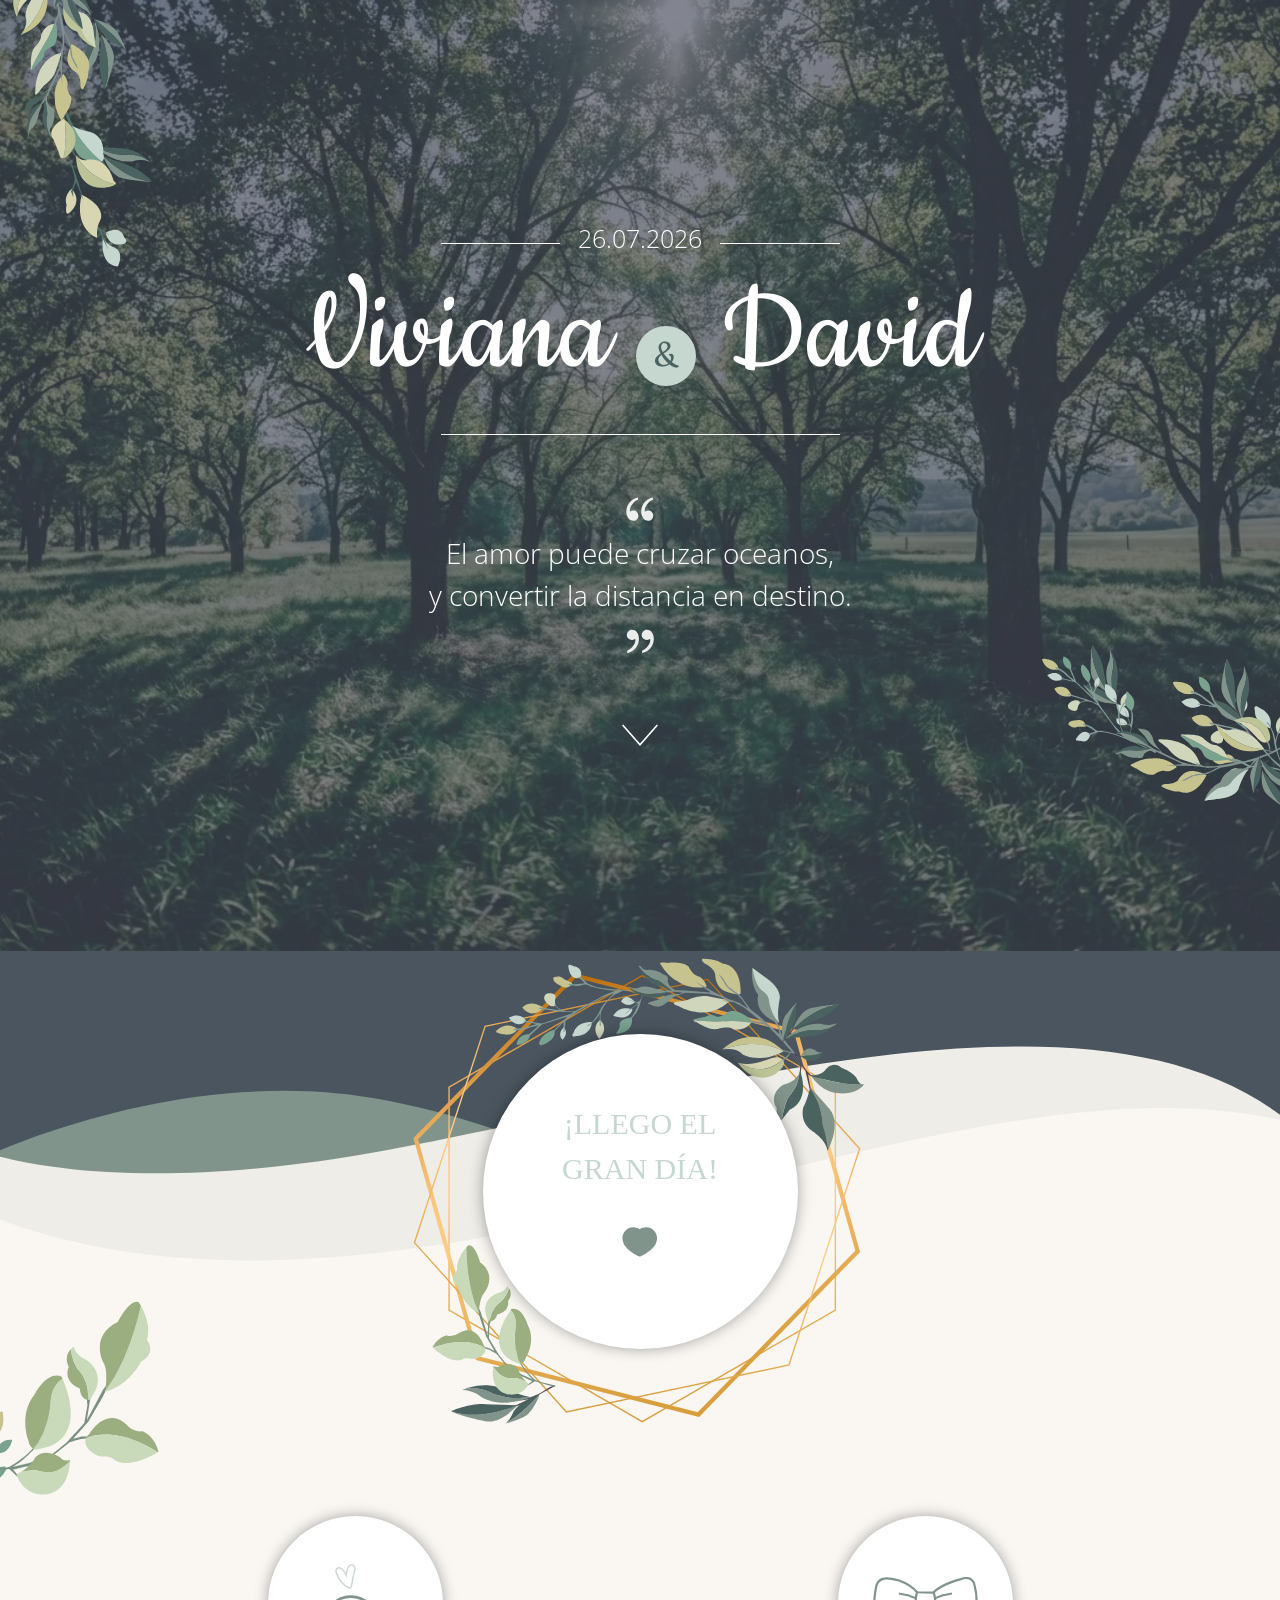
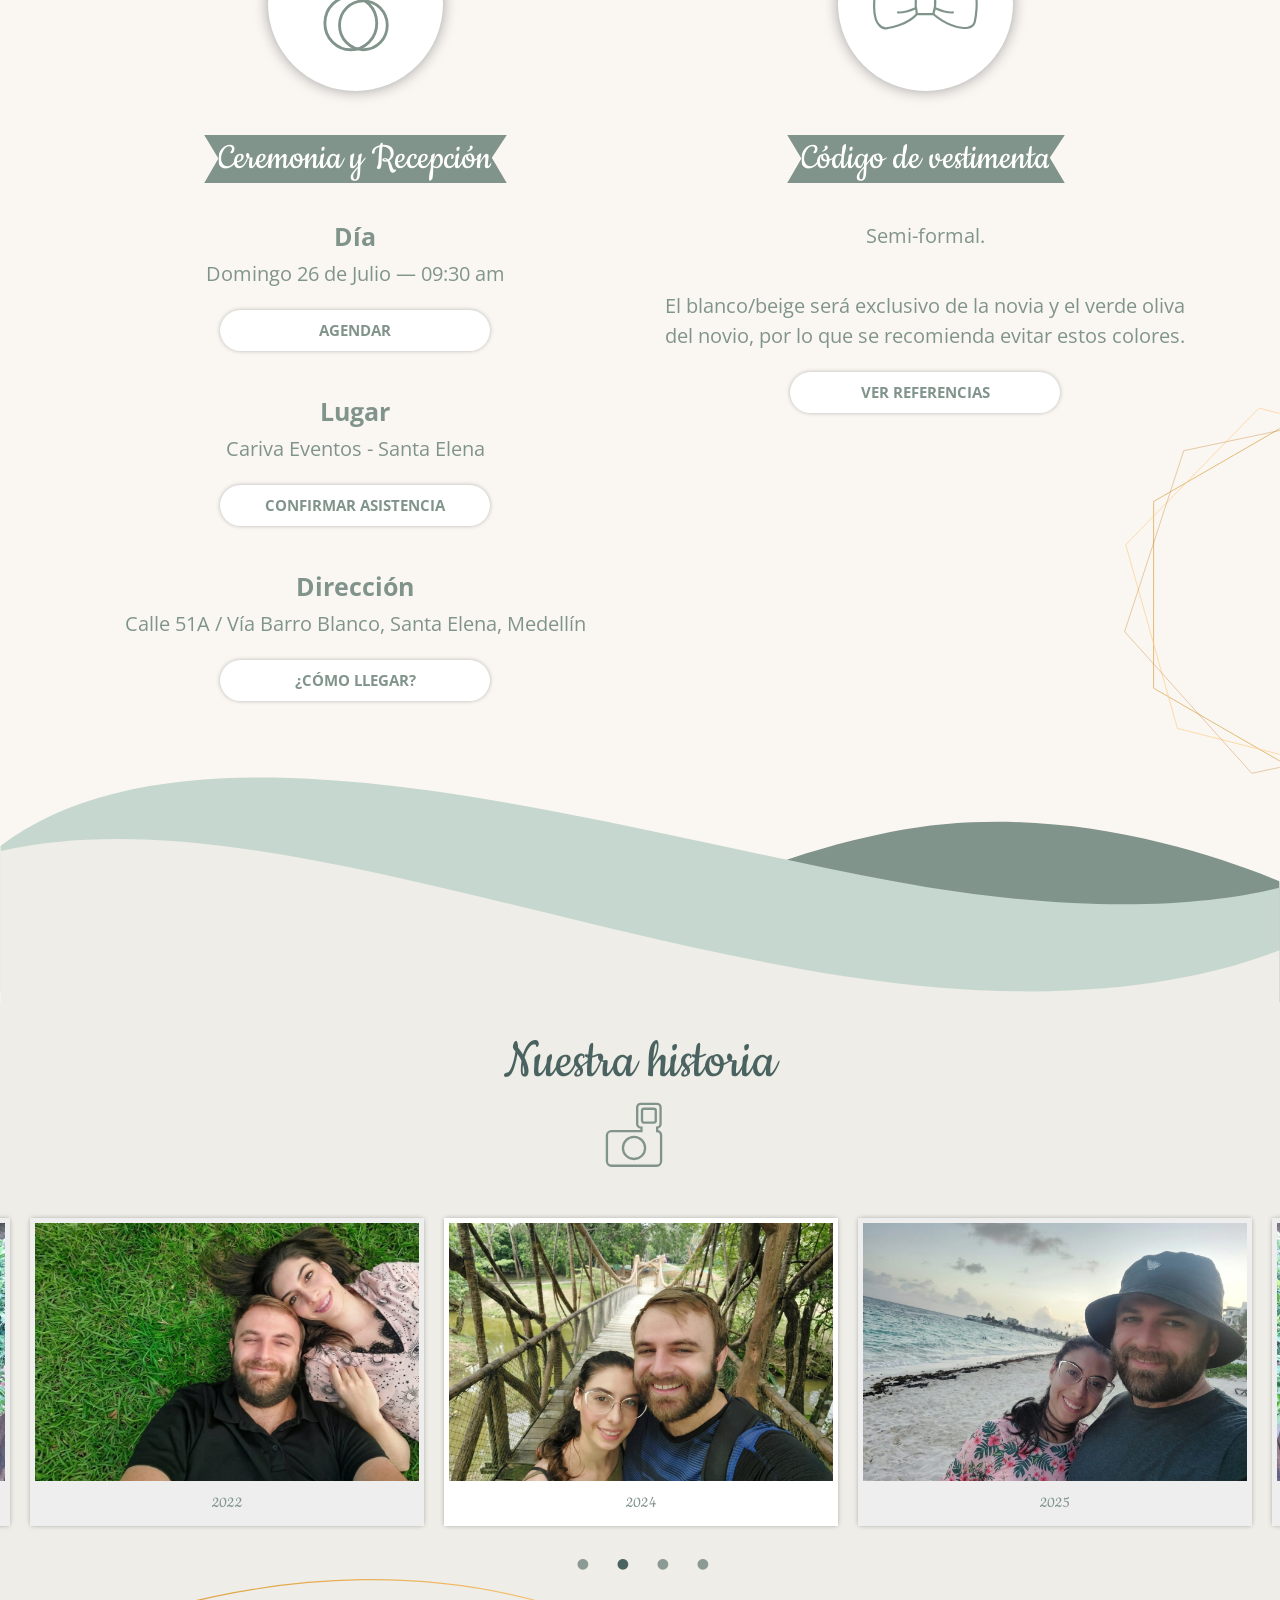
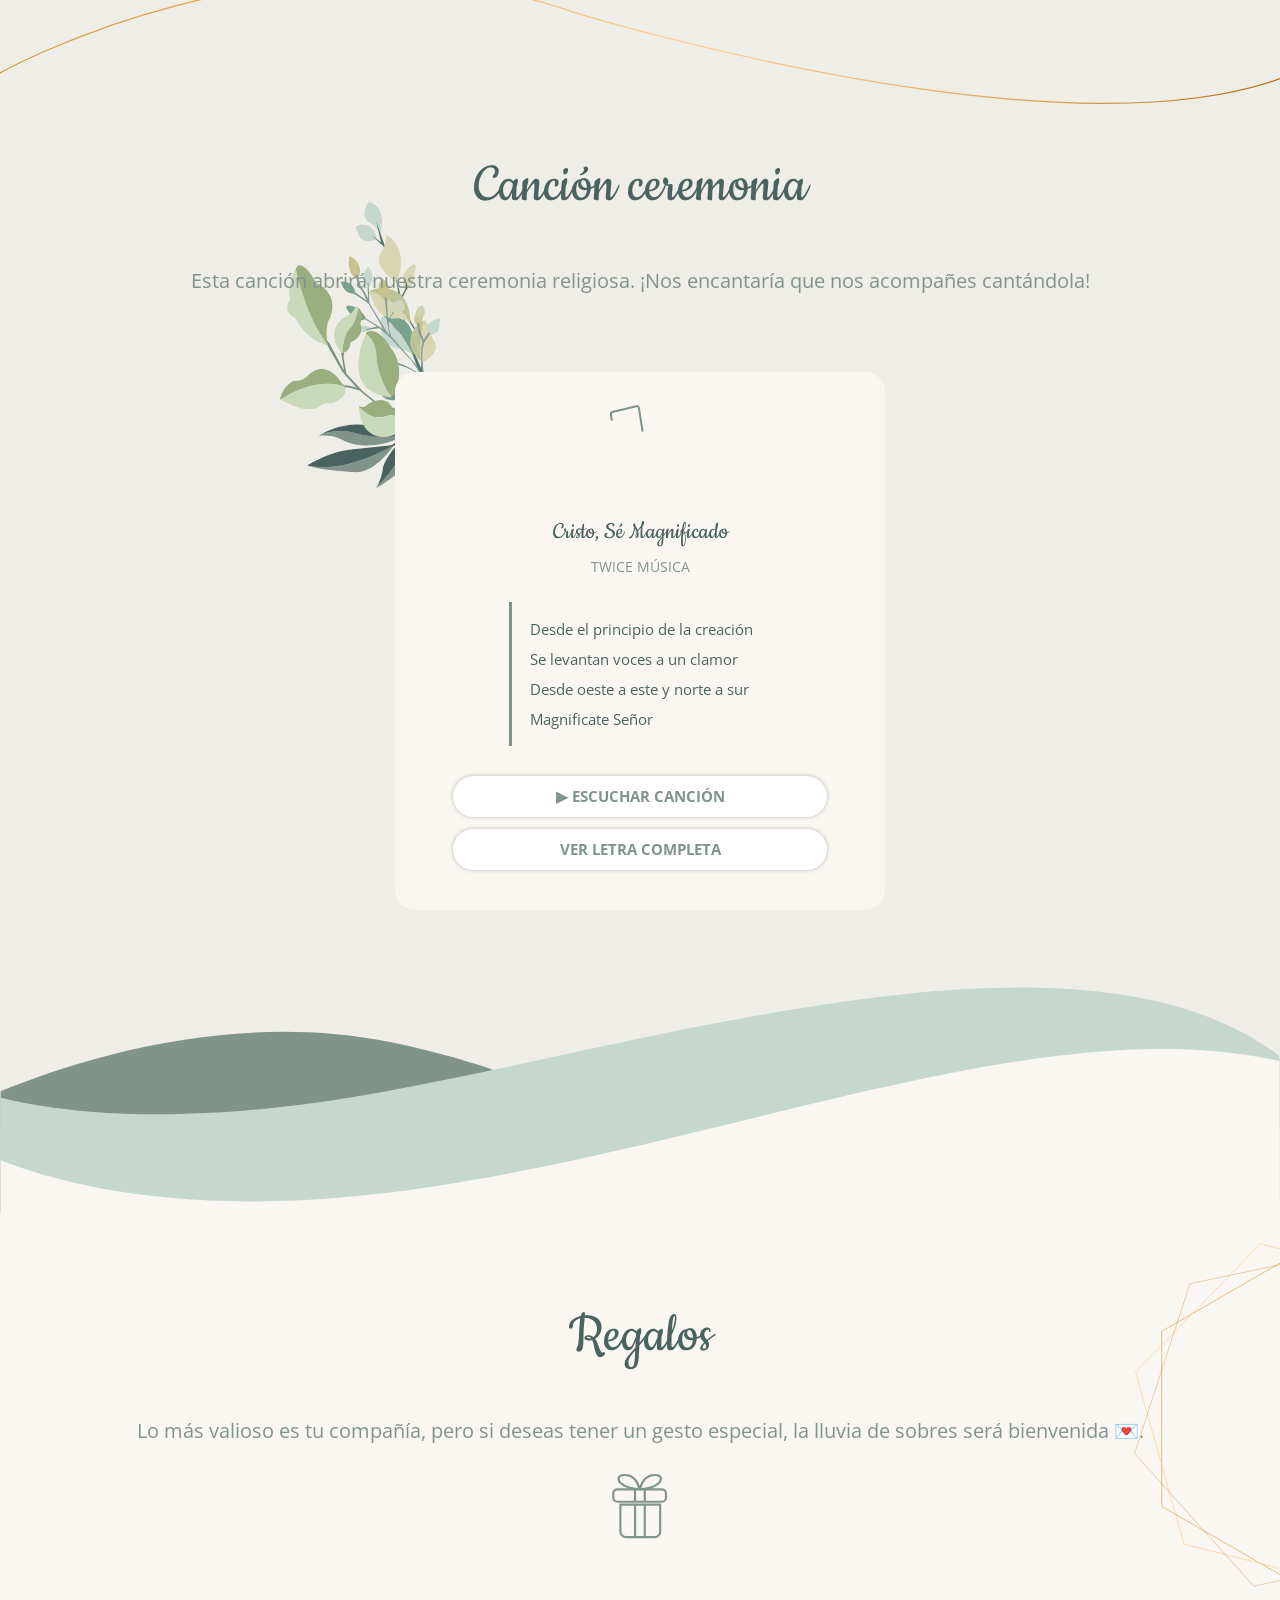
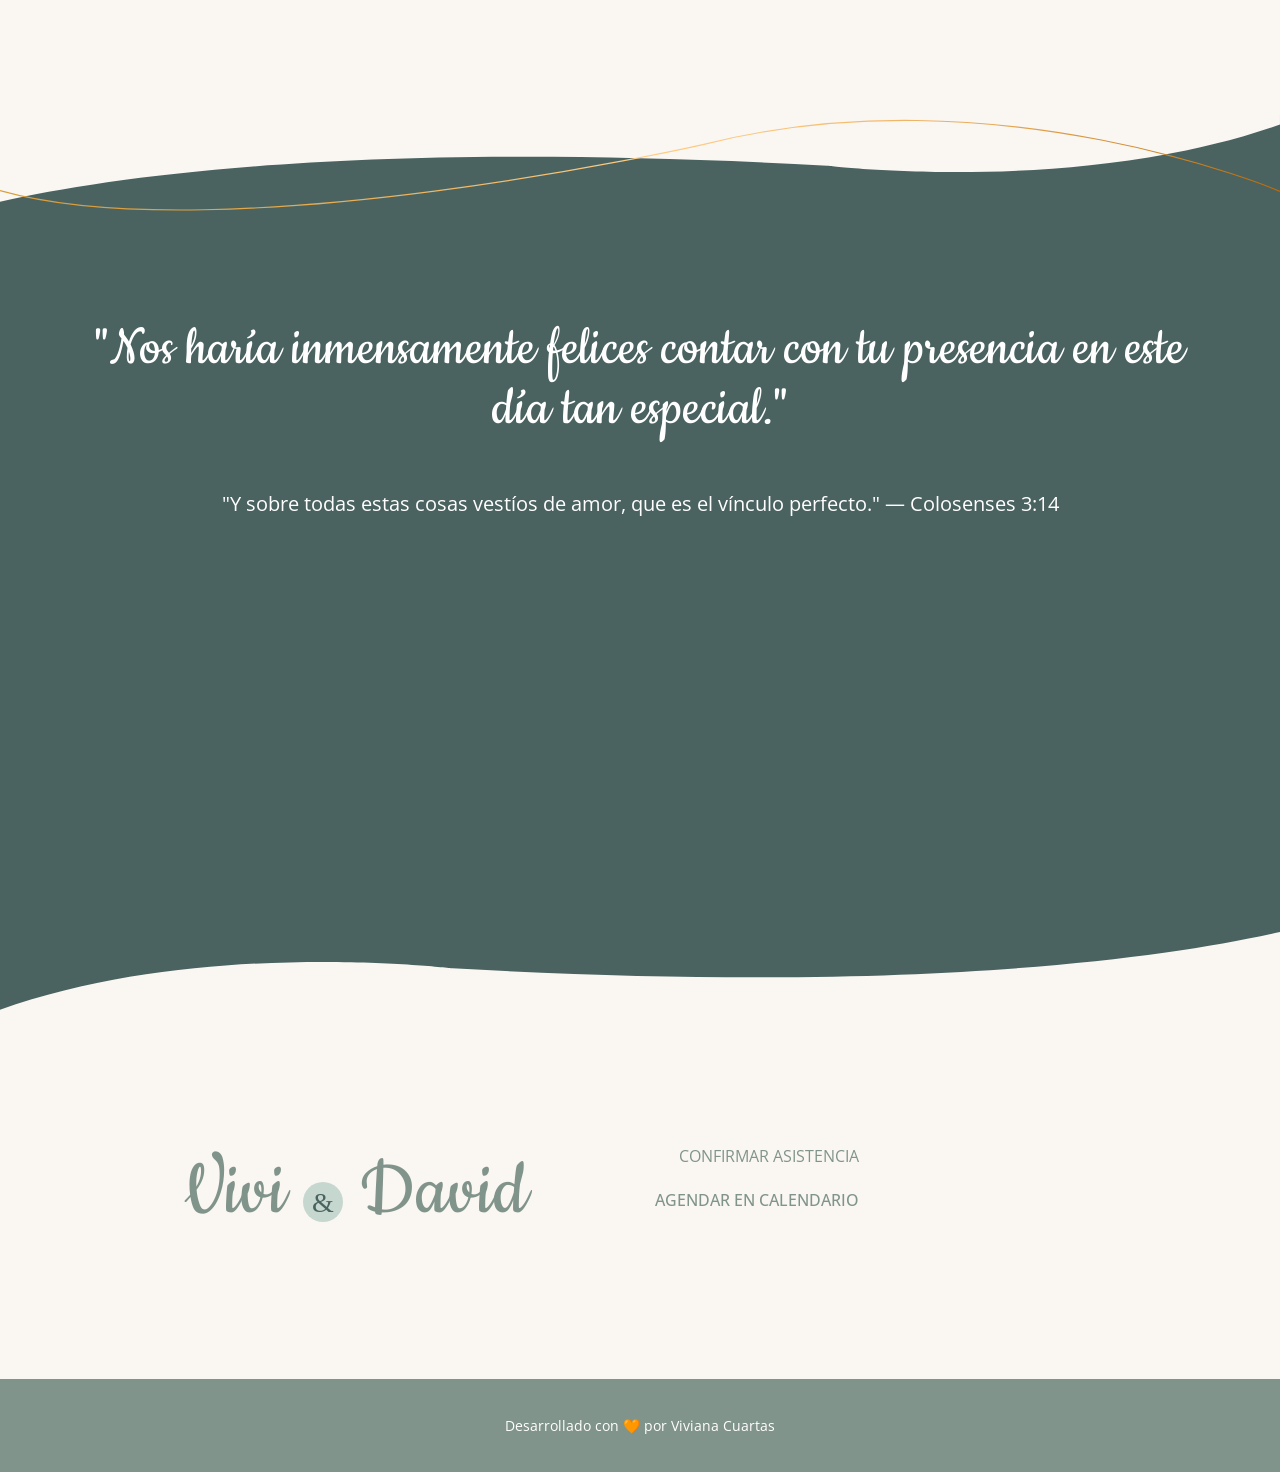
==== commit 3d1e8c58: "Agreso favicon a invitación" ====
--- a/invitacion.html
+++ b/invitacion.html
@@ -4,7 +4,7 @@
 <head>
   <meta charset="UTF-8">
   <meta name="viewport" content="width=device-width, initial-scale=1.0">
-  <title>Boda de Viviana y David</title>
+  <title>Boda Vivi y David</title>
   <meta name="theme-color" content="#C6D7CF">
 
   <!-- Google Fonts -->
--- a/css/style.css
+++ b/css/style.css
@@ -267,7 +267,7 @@
 }
 
 section.portada::after{
-  background-image: url('../IMG/iconos/img_ondas01.svg');
+  background-image: url('../img/iconos/img_ondas01.svg');
   position: absolute;
   content: '';
   background-repeat: no-repeat;
@@ -432,7 +432,7 @@
 section.cuenta-regresiva .box-aros{
   width: 470px;
   height: 470px;
-  background: url('../IMG/iconos/img_circuloContador01.svg') center center no-repeat;
+  background: url('../img/iconos/img_circuloContador01.svg') center center no-repeat;
   position: absolute;
   z-index: 99;
   top:-200px
@@ -550,7 +550,7 @@
 }
 
 section.ceremonia-fiesta .col-ceremonia h3:after, section.ceremonia-fiesta .col-fiesta h3:after{
-  background-image: url(../IMG/iconos/img_cinta02.svg);
+  background-image: url(../img/iconos/img_cinta02.svg);
   position: absolute;
   content: '';
   background-size: contain !important;
@@ -563,7 +563,7 @@
 }
 
 section.ceremonia-fiesta .col-ceremonia h3:before, section.ceremonia-fiesta .col-fiesta h3:before{
-  background-image: url(../IMG/iconos/img_cinta01.svg);
+  background-image: url(../img/iconos/img_cinta01.svg);
   position: absolute;
   content: '';
   background-size: contain !important;
@@ -604,7 +604,7 @@
 }
 
 section.ceremonia-fiesta:after{
-  background-image: url('../IMG/iconos/img_ondas02.svg');
+  background-image: url('../img/iconos/img_ondas02.svg');
   position: absolute;
   content: '';
   background-size: contain !important;
@@ -734,7 +734,7 @@
 /* Fiesta */
 
 section.fiesta{
-  background: url('../IMG/iconos/img_ondas03.svg') center top no-repeat var(--color-5);
+  background: url('../img/iconos/img_ondas03.svg') center top no-repeat var(--color-5);
   padding-top: 14%;
   position: relative;
   padding-bottom: 17%;
@@ -768,7 +768,7 @@
 }
 
 section.fiesta:after{
-  background-image: url('../IMG/iconos/img_ondas04.svg');
+  background-image: url('../img/iconos/img_ondas04.svg');
   position: absolute;
   content: '';
   background-size: contain !important;
@@ -882,7 +882,7 @@
 
 
 section.instagram:before{
-  background-image: url('../IMG/iconos/img_ondas05.svg');
+  background-image: url('../img/iconos/img_ondas05.svg');
   position: absolute;
   content: '';
   /* background-size: contain !important; */
@@ -918,7 +918,7 @@
 }
 
 section.instagram:after{
-  background-image: url('../IMG/iconos/img_ondas06.svg');
+  background-image: url('../img/iconos/img_ondas06.svg');
   position: absolute;
   content: '';
   /* background-size: contain !important; */
@@ -1917,4 +1917,4 @@
   font-size: 17px;
   color: var(--color-2);
 }
-/* end Estilos card de invitados */
+/* end Estilos card de invitados */
